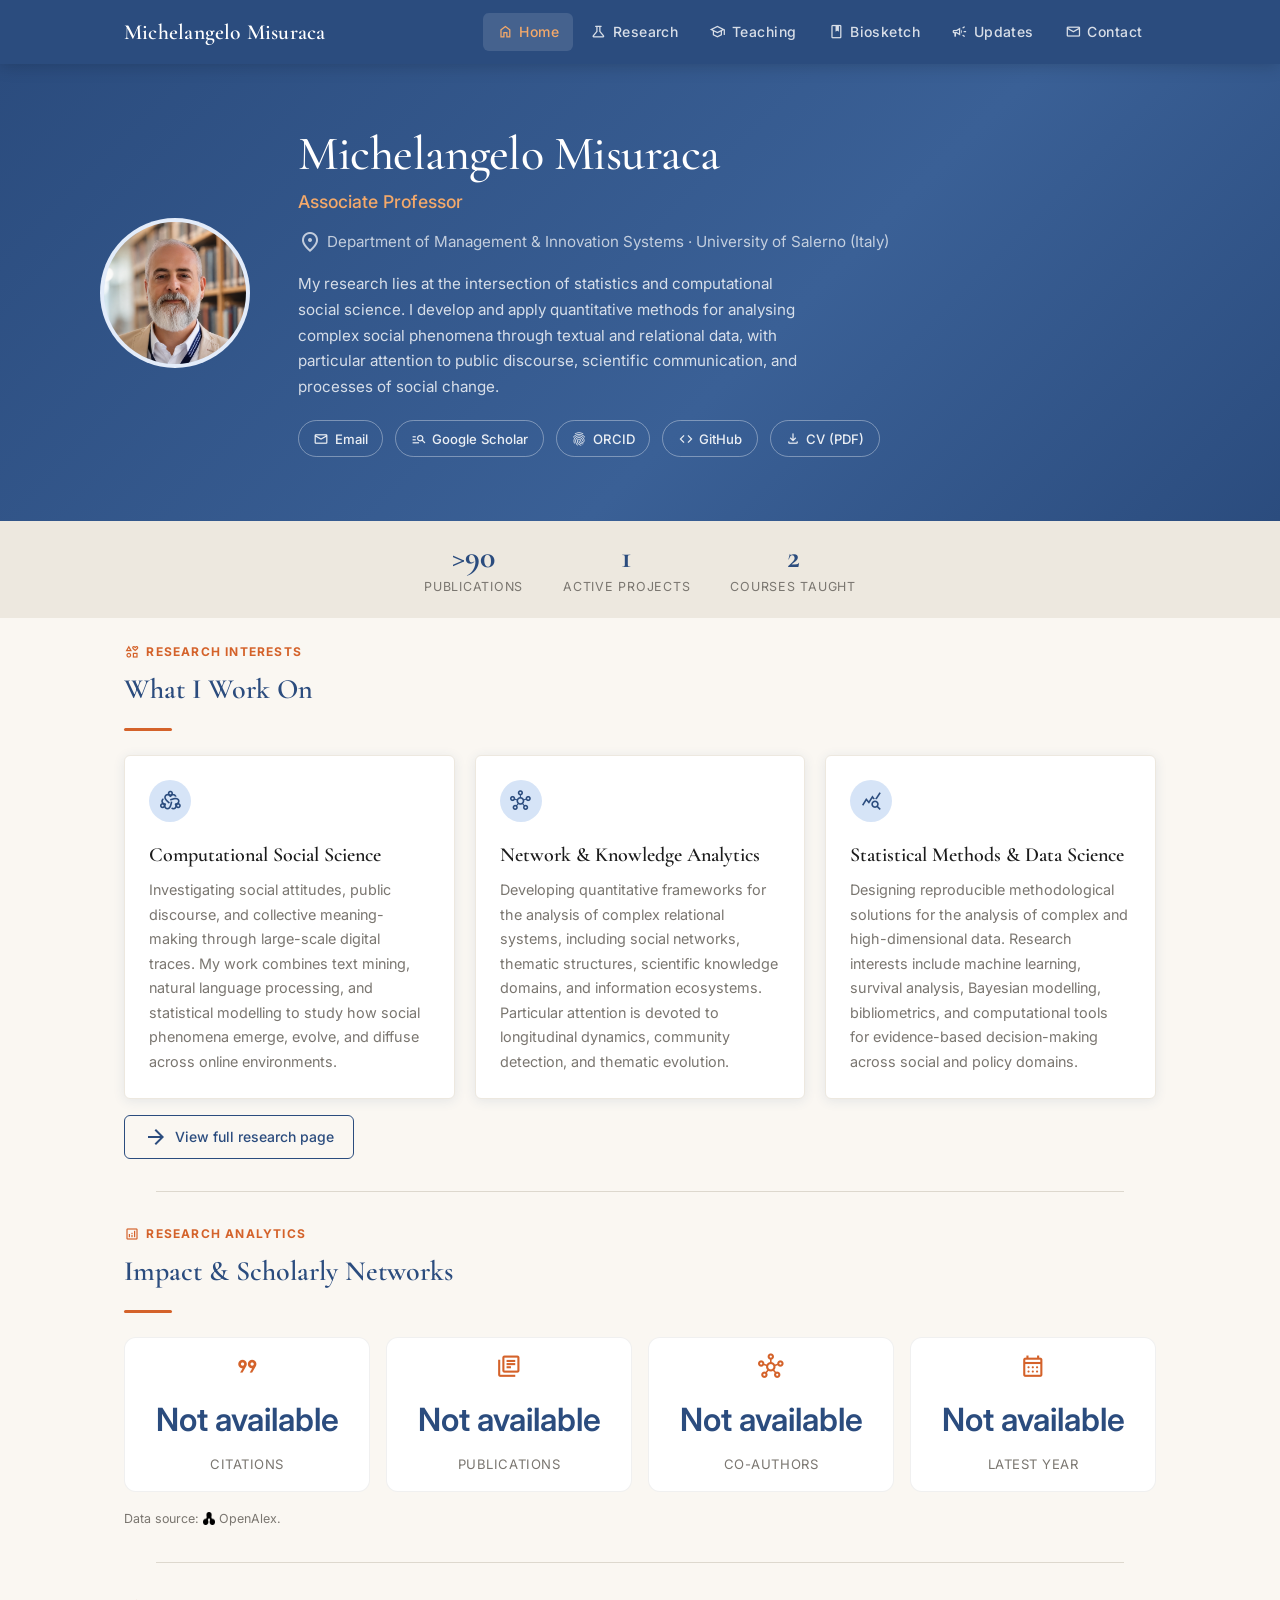
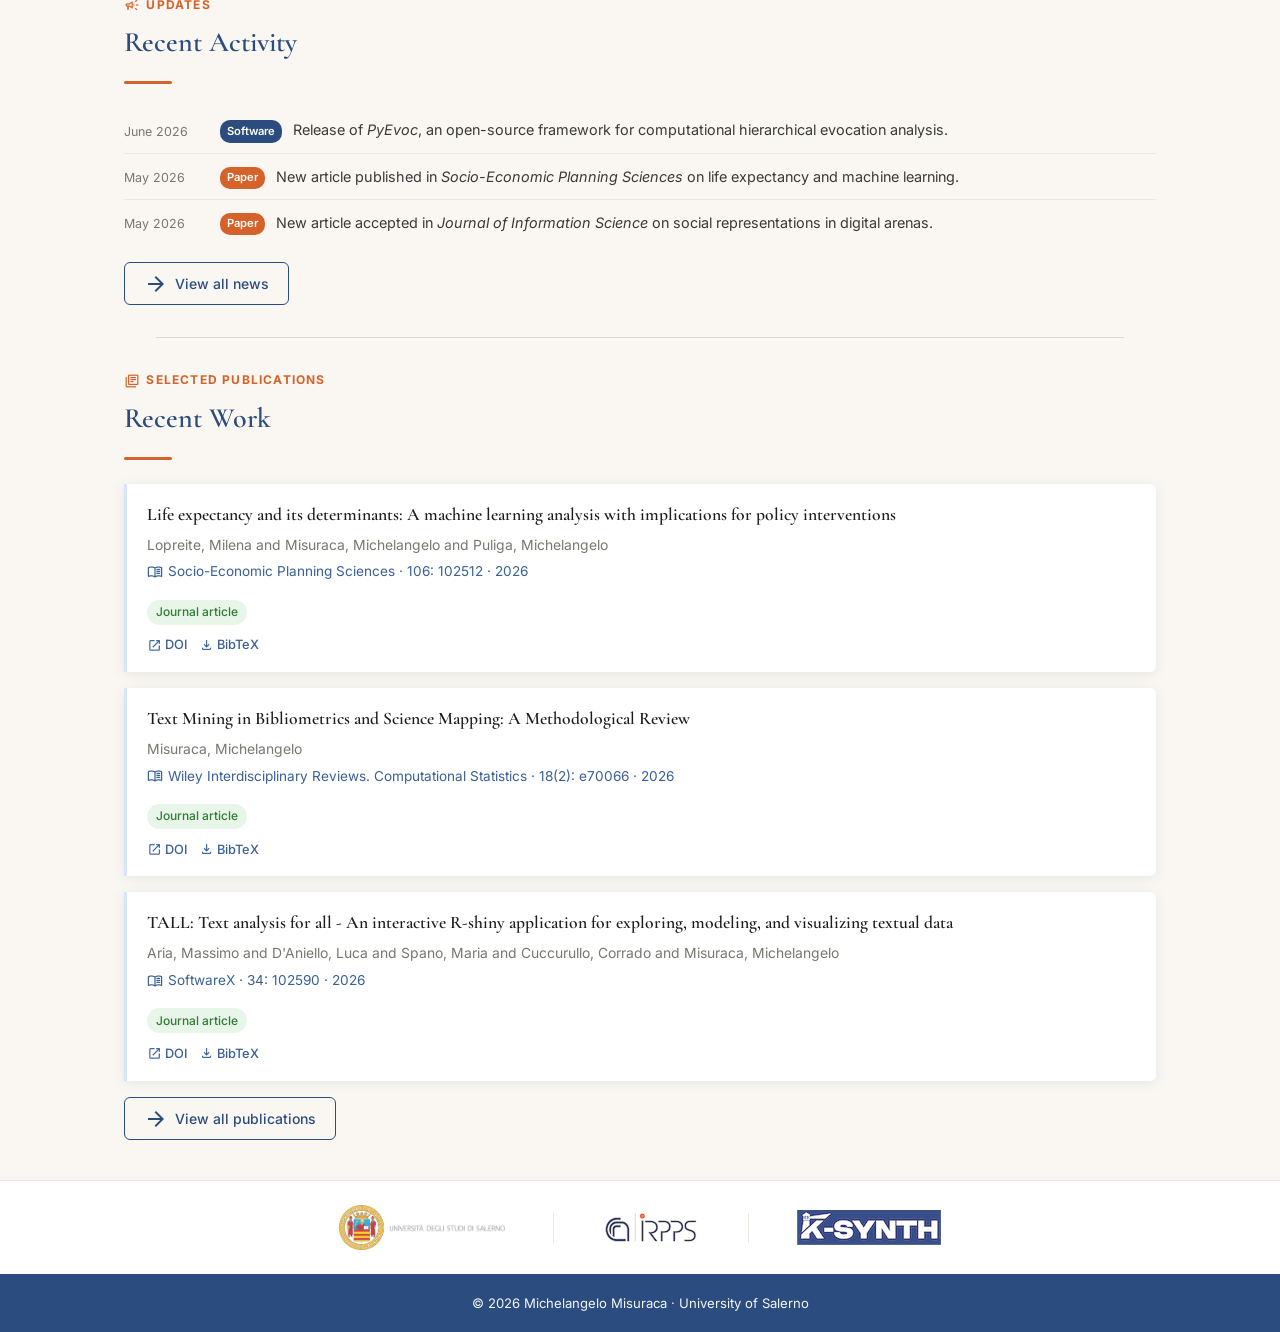
==== index.html @ 3fd5d1a3 "Update index.html" ====
<!DOCTYPE html>
<html lang="en">
<head>
  <meta charset="UTF-8">
  <meta name="viewport" content="width=device-width, initial-scale=1.0">
  <title>Michelangelo Misuraca | Home</title>
  <meta name="description" content="Personal website of Michelangelo Misuraca">

  <!-- Fonts -->
  <link rel="preconnect" href="https://fonts.googleapis.com">
  <link rel="preconnect" href="https://fonts.gstatic.com" crossorigin>
  <link href="https://fonts.googleapis.com/css2?family=Cormorant+Garamond:ital,wght@0,400;0,500;0,600;0,700;1,400;1,500&family=Inter:wght@400;500;600&display=swap" rel="stylesheet">
  <!-- Icons -->
  <link rel="stylesheet" href="https://fonts.googleapis.com/css2?family=Material+Symbols+Outlined:opsz,wght,FILL,GRAD@20..48,100..700,0..1,-50..200" />
  <link rel="stylesheet" href="css/style.css">
</head>
<body>

<!-- ── Navigation ─────────────────────────────── -->
<nav class="site-nav">
  <div class="nav-inner">
    <a class="nav-brand" href="index.html">Michelangelo Misuraca</a>
    <ul class="nav-links" id="nav-links">
      <li><a href="index.html"><span class="material-symbols-outlined">home</span>Home</a></li>
      <li><a href="pages/research.html"><span class="material-symbols-outlined">science</span>Research</a></li>
      <li><a href="pages/teaching.html"><span class="material-symbols-outlined">school</span>Teaching</a></li>
      <li><a href="pages/cv.html"><span class="material-symbols-outlined">book</span>Biosketch</a></li>
      <li><a href="pages/news.html"><span class="material-symbols-outlined">campaign</span>Updates</a></li>
      <li><a href="pages/contact.html"><span class="material-symbols-outlined">mail</span>Contact</a></li>
    </ul>
    <button class="hamburger" id="hamburger" aria-label="Toggle navigation" aria-expanded="false">
      <span></span><span></span><span></span>
    </button>
  </div>
</nav>

<!-- ── Profile Hero ───────────────────────────── -->
<header class="profile-hero">
  <div class="profile-inner">
    <div class="profile-avatar">
      <img src="assets/m_misuraca.png" alt="Profile photo">
      <!-- <span class="material-symbols-outlined">person</span> -->
    </div>
    <div class="profile-text">
      <h1>Michelangelo Misuraca</h1>
      <p class="role">Associate Professor</p>
      <p class="affiliation">
        <span class="material-symbols-outlined">location_on</span>
        Department of Management &amp; Innovation Systems &middot; University of Salerno (Italy)
      </p>
      <p class="bio">
        My research lies at the intersection of statistics and computational social science. I develop and apply quantitative methods for analysing complex social phenomena through textual and relational data, with particular attention to public discourse, scientific communication, and processes of social change.
      </p>
      <div class="social-links">
        <a class="social-link" href="mailto:mmisuraca[at]unisa[dot]it">
          <span class="material-symbols-outlined">mail</span>Email
        </a>
        <a class="social-link" href="https://scholar.google.com/citations?DS0YqZYAAAAJ&hl" target="_blank" rel="noopener">
          <span class="material-symbols-outlined">manage_search</span>Google Scholar
        </a>
        <a class="social-link" href="https://orcid.org/0000-0002-8794-966X" target="_blank" rel="noopener">
          <span class="material-symbols-outlined">fingerprint</span>ORCID
        </a>
        <a class="social-link" href="https://github.com/text-lab" target="_blank" rel="noopener">
          <span class="material-symbols-outlined">code</span>GitHub
        </a>
        <a class="social-link" href="assets/CV_JUN26_MM.pdf" target="_blank">
          <span class="material-symbols-outlined">download</span>CV (PDF)
        </a>
      </div>
    </div>
  </div>
</header>

<!-- ── Quick Stats ────────────────────────────── -->
<div class="stats-strip">
  <div class="stats-inner">
    <div class="stat"><div class="stat-num" id="stat-pub">&gt;90</div><div class="stat-label">Publications</div></div>
    <div class="stat"><div class="stat-num">1</div><div class="stat-label">Active Projects</div></div>
    <div class="stat"><div class="stat-num">2</div><div class="stat-label">Courses Taught</div></div>
<!--    <div class="stat"><div class="stat-num">-</div><div class="stat-label">PhD / MSc Students</div></div> -->
  </div>
</div>

<!-- ── Main Content ───────────────────────────── -->
<main>

  <!-- Research Interests -->
  <section>
    <p class="section-label"><span class="material-symbols-outlined">interests</span>Research Interests</p>
    <h2>What I Work On</h2>
    <div class="rule-orange"></div>
    <div class="card-grid">
      <div class="card">
       <div class="card-icon"><span class="material-symbols-outlined">diversity_2</span></div>
       <h3>Computational Social Science</h3>
       <p>Investigating social attitudes, public discourse, and collective meaning-making through large-scale digital traces. My work combines text mining, natural language processing, and statistical modelling to study how social phenomena emerge, evolve, and diffuse across online environments.</p>
      </div>
     <div class="card">
      <div class="card-icon"><span class="material-symbols-outlined">hub</span></div>
      <h3>Network &amp; Knowledge Analytics</h3>
      <p>Developing quantitative frameworks for the analysis of complex relational systems, including social networks, thematic structures, scientific knowledge domains, and information ecosystems. Particular attention is devoted to longitudinal dynamics, community detection, and thematic evolution.</p>
     </div>
     <div class="card">
      <div class="card-icon"><span class="material-symbols-outlined">query_stats</span></div>
      <h3>Statistical Methods &amp; Data Science</h3>
      <p>Designing reproducible methodological solutions for the analysis of complex and high-dimensional data. Research interests include machine learning, survival analysis, Bayesian modelling, bibliometrics, and computational tools for evidence-based decision-making across social and policy domains.</p>
    </div>
   </div>
    <p class="mt-2"><a href="pages/research.html" class="btn btn-outline"><span class="material-symbols-outlined">arrow_forward</span>View full research page</a></p>
  </section>

<hr class=rule>

<!-- Research Analytics -->
<section id="research-intelligence">
  <p class="section-label"><span class="material-symbols-outlined">analytics</span>Research Analytics</p>
  <h2>Impact &amp; Scholarly Networks</h2>
  <div class="rule-orange"></div>
  <div class="metrics-grid">
    <div class="metric-card">
      <span class="material-symbols-outlined">format_quote</span>
      <div class="metric-value" id="oa-citations">–</div>
      <div class="metric-label">Citations</div>
    </div>
    <div class="metric-card">
      <span class="material-symbols-outlined">library_books</span>
      <div class="metric-value" id="oa-works">–</div>
      <div class="metric-label">Publications</div>
    </div>
    <div class="metric-card">
      <span class="material-symbols-outlined">hub</span>
      <div class="metric-value" id="oa-coauthors">–</div>
      <div class="metric-label">Co-authors</div>
    </div>
    <div class="metric-card">
      <span class="material-symbols-outlined">calendar_month</span>
      <div class="metric-value" id="oa-latest-year">–</div>
      <div class="metric-label">Latest Year</div>
    </div>
  </div>
  <p class="mt-2 small-note">
    Data source: <img src="assets/tricon.png" class="custom-icon"> OpenAlex</a>.
  </p>
</section>

<hr class="rule">

  <!-- News & Updates -->
  <section>
    <p class="section-label"><span class="material-symbols-outlined">campaign</span>Updates</p>
    <h2>Recent Activity</h2>
    <div class="rule-orange"></div>
    <ul class="news-list" id="homepage-news"></ul>    
    <p class="mt-2"><a href="pages/news.html" class="btn btn-outline"><span class="material-symbols-outlined">arrow_forward</span>View all news</a></p>
  </section>

<hr class=rule>

  <!-- Selected Publications -->
  <section>
  <p class="section-label">
    <span class="material-symbols-outlined">library_books</span>Selected Publications
  </p>

  <h2>Recent Work</h2>
  <div class="rule-orange"></div>

  <ul class="pub-list" id="recent-pub-list">
    <li class="pub-item">
      <span class="pub-title">Loading recent publications…</span>
      <p class="pub-authors">Please wait while publications are loaded from BibTeX.</p>
      <p class="pub-venue">
        <span class="material-symbols-outlined">hourglass_empty</span>
        publications.bib
      </p>
    </li>
  </ul>

  <p class="mt-2"><a href="pages/research.html#publications" class="btn btn-outline"><span class="material-symbols-outlined">arrow_forward</span>View all publications</a></p>
  </section>

</main>

<!-- ── Footer ─────────────────────────────────── -->
<footer>
  <div class="footer-logos">
    <div class="footer-logos-inner">
      <!-- Replace each pill with an <img> tag once you have logo files.
           Filenames: assets/logo-university.png  assets/logo-department.png  assets/logo-lab.png -->
      <a class="footer-logo-item" href="https://www.unisa.it" target="_blank" rel="noopener">
        <img class="footer-logo-img-u" src="assets/unisa.png" alt="University Name">
      </a>
      <span class="footer-logo-divider" aria-hidden="true"></span>
      <a class="footer-logo-item" href="https://www.irpps.cnr.it" target="_blank" rel="noopener">
        <img class="footer-logo-img" src="assets/irpps.png" alt="Department of [Field]">
      </a>
      <span class="footer-logo-divider" aria-hidden="true"></span>
      <a class="footer-logo-item" href="https://www.bibliometrix.org" target="_blank" rel="noopener">
        <img class="footer-logo-img" src="assets/ksynth.png" alt="[Research Lab]">
      </a>
    </div>
  </div>
  <div class="site-footer">
    <p><a href="mailto:mmisuraca[at]unisa[dot]it">&copy; <span id="year"></span> Michelangelo Misuraca &middot; University of Salerno</a></p>
  </div>
</footer>

<script src="js/publications.bib.js"></script>
<script src="js/bibtex.js"></script>
<script src="js/news.js"></script>
<script>const container = document.getElementById("homepage-news");

const BADGE_COLORS = {
  Paper: "var(--orange)",
  Software: "var(--blue)",
  Project: "#2e7d32",
  Appointment: "#6d4c41",
  Award: "#9c6a00",
  Conference: "#6a4fb3",
  Teaching: "#00838f"
};

const featuredNews = NEWS_ITEMS
  .filter(item => item.featured)
  .sort((a, b) => new Date(b.sortDate) - new Date(a.sortDate));

const newsToShow = featuredNews.length > 0
  ? featuredNews.slice(0, 3)
  : [...NEWS_ITEMS]
      .sort((a, b) => new Date(b.sortDate) - new Date(a.sortDate))
      .slice(0, 3);

newsToShow.forEach(item => {

  const li = document.createElement("li");
  li.className = "news-item";

  const badgeColor = BADGE_COLORS[item.category] || "var(--orange)";

  li.innerHTML = `
    <span class="news-date">${item.date}</span>
    <span class="news-text">
      <span class="news-badge" style="background:${badgeColor}">
        ${item.category}
      </span>
      ${item.shortText}
    </span>
  `;

  container.appendChild(li);

});
</script>
<script src="js/main.js"></script>
<script src="js/openalex.js"></script>
<script>document.getElementById('year').textContent = new Date().getFullYear();</script>

</body>
</html>
---- css/style.css ----
/* ─────────────────────────────────────────────
   TOKENS
───────────────────────────────────────────── */
:root {
  --blue:        #2B4C7E;
  --blue-mid:    #3A6096;
  --blue-light:  #D6E4F7;
  --cream:       #FAF7F2;
  --cream-mid:   #EDE8DF;
  --orange:      #D4622A;
  --orange-soft: #F4A96A;
  --ink:         #1C1C1C;
  --charcoal:    #3A3A3A;
  --muted:       #7A7670;
  --rule:        #DDD8CE;

  --font-display: 'Cormorant Garamond', Georgia, serif;
  --font-body:    'Inter', system-ui, sans-serif;

  --radius:   6px;
  --shadow:   0 2px 12px rgba(43,76,126,.10);
  --nav-h:    64px;
  --max-w:    1080px;
  --trans:    .22s ease;
}

/* ─────────────────────────────────────────────
   RESET / BASE
───────────────────────────────────────────── */
*, *::before, *::after { box-sizing: border-box; margin: 0; padding: 0; }

html { font-size: 16px; scroll-behavior: smooth; }

body {
  font-family: var(--font-body);
  background: var(--cream);
  color: var(--ink);
  line-height: 1.7;
  -webkit-font-smoothing: antialiased;
}

a { color: var(--blue-mid); text-decoration: none; transition: color var(--trans); }
a:hover { color: var(--orange); }

img { max-width: 100%; display: block; }

/* ─────────────────────────────────────────────
   GLOBAL UTILITIES
───────────────────────────────────────────── */
.section-label {
  font-size: .75rem;
  font-weight: 700;
  letter-spacing: .1em;
  text-transform: uppercase;
  color: var(--orange);
  display: flex;
  align-items: center;
  gap: .4rem;
  margin-bottom: .25rem;
}
.section-label .material-symbols-outlined { font-size: 1rem; }

.btn {
  display: inline-flex;
  align-items: center;
  gap: .4rem;
  padding: .55rem 1.2rem;
  border-radius: var(--radius);
  font-family: var(--font-body);
  font-size: .875rem;
  font-weight: 500;
  cursor: pointer;
  transition: background var(--trans), color var(--trans), box-shadow var(--trans);
  border: none;
  text-decoration: none;
}
.btn-primary {
  background: var(--orange);
  color: #fff;
}
.btn-primary:hover { background: #bf5422; color: #fff; box-shadow: 0 3px 12px rgba(212,98,42,.35); }

.btn-outline {
  background: transparent;
  border: 1.5px solid var(--blue);
  color: var(--blue);
}
.btn-outline:hover { background: var(--blue); color: #fff; }

.text-muted { color: var(--muted); }
.mt-1 { margin-top: .5rem; }
.mt-2 { margin-top: 1rem; }
.mt-3 { margin-top: 1.5rem; }

hr.rule { border: none; border-top: 1px solid var(--rule); margin: 2rem 2rem; }

/* ─────────────────────────────────────────────
   NAV
───────────────────────────────────────────── */
.site-nav {
  position: sticky;
  top: 0;
  z-index: 100;
  height: var(--nav-h);
  background: var(--blue);
  display: flex;
  align-items: center;
  box-shadow: 0 2px 16px rgba(0,0,0,.18);
}

.nav-inner {
  width: 100%;
  max-width: var(--max-w);
  margin: 0 auto;
  padding: 0 1.5rem;
  display: flex;
  align-items: center;
  gap: 2rem;
}

.nav-brand {
  font-family: var(--font-display);
  font-size: 1.35rem;
  font-weight: 600;
  color: #fff;
  letter-spacing: .01em;
  flex-shrink: 0;
}
.nav-brand:hover { color: var(--orange-soft); }

.nav-links {
  display: flex;
  gap: .25rem;
  list-style: none;
  margin-left: auto;
}

.nav-links a {
  color: rgba(255,255,255,.82);
  font-size: .875rem;
  font-weight: 500;
  letter-spacing: .03em;
  padding: .45rem .85rem;
  border-radius: var(--radius);
  transition: background var(--trans), color var(--trans);
  display: flex;
  align-items: center;
  gap: .35rem;
}
.nav-links a .material-symbols-outlined { font-size: 1.05rem; }
.nav-links a:hover,
.nav-links a.active { background: rgba(255,255,255,.12); color: #fff; }
.nav-links a.active { color: var(--orange-soft); }

.hamburger { display: none; background: none; border: none; cursor: pointer; padding: .5rem; }
.hamburger span { display: block; width: 22px; height: 2px; background: #fff; margin: 4px 0; border-radius: 2px; transition: var(--trans); }

/* ─────────────────────────────────────────────
   HERO / PAGE HEADER
───────────────────────────────────────────── */
.page-hero {
  background: linear-gradient(135deg, var(--blue) 0%, var(--blue-mid) 100%);
  color: #fff;
  padding: 2.5rem 1.5rem;
}

.page-hero .inner {
  max-width: var(--max-w);
  margin: 0 auto;
}

.page-hero .inner .material-symbols-outlined {
  font-size: 2rem;
}

.page-hero h1 {
  font-family: var(--font-display);
  font-size: clamp(2rem, 5vw, 3.2rem);
  font-weight: 500;
  letter-spacing: -.01em;
  line-height: 1.15;
}

.page-hero .subtitle {
  color: rgba(255,255,255,.75);
  margin-top: .5rem;
  font-size: 1.05rem;
}

/* accent rule under headings */
.rule-orange {
  width: 48px;
  height: 3px;
  background: var(--orange);
  border-radius: 2px;
  margin: .9rem 0 1.5rem;
}

/* ─────────────────────────────────────────────
   MAIN LAYOUT
───────────────────────────────────────────── */
main {
  max-width: var(--max-w);
  margin: 0 auto;
  padding: 1.5rem 1.5rem 1.5rem;
}

section { margin-bottom: 1rem; }

h2 {
  font-family: var(--font-display);
  font-size: 1.75rem;
  font-weight: 600;
  color: var(--blue);
  margin-bottom: .2rem;
}

h3 {
  font-family: var(--font-display);
  font-size: 1.25rem;
  font-weight: 600;
  color: var(--ink);
}

p { color: var(--charcoal); margin-bottom: 1rem; }

/* ─────────────────────────────────────────────
   HOME PAGE / PROFILE
───────────────────────────────────────────── */
.profile-hero {
  background: linear-gradient(135deg, var(--blue) 0%, var(--blue-mid) 60%, var(--blue) 100%);
  padding: 4rem 1.5rem;
  color: #fff;
}

.profile-inner {
  max-width: var(--max-w);
  margin: 0 auto;
  display: flex;
  align-items: center;
  gap: 3rem;
  flex-wrap: wrap;
}

.profile-avatar {
  width: 150px;
  height: 150px;
  border-radius: 50%;
  border: 4px solid rgba(255,255,255,.3);
  background: var(--blue-light);
  display: flex;
  align-items: center;
  justify-content: center;
  overflow: hidden;
  flex-shrink: 0;
}
.profile-avatar img { width: 100%; height: 100%; object-fit: cover; }
.profile-avatar .material-symbols-outlined { font-size: 4rem; color: var(--blue-mid); }

.profile-avatar-mini {
  width: 50px;
  height: 50px;
  border-radius: 50%;
  border: 2px solid rgba(255,255,255,.3);
  background: var(--blue-light);
  display: flex;
  align-items: center;
  justify-content: center;
  overflow: hidden;
  flex-shrink: 0;
}
.profile-avatar-mini img { width: 100%; height: 100%; object-fit: cover; }
.profile-avatar-mini .material-symbols-outlined { font-size: 4rem; color: var(--blue-mid); }

.profile-text h1 {
  font-family: var(--font-display);
  font-size: clamp(2rem, 5vw, 3rem);
  font-weight: 500;
  letter-spacing: -.01em;
  line-height: 1.1;
}

.profile-text .role {
  color: var(--orange-soft);
  font-size: 1.1rem;
  margin: .4rem 0 .75rem;
  font-weight: 500;
}

.profile-text .affiliation {
  color: rgba(255,255,255,.7);
  font-size: .95rem;
  display: flex;
  align-items: center;
  gap: .3rem;
}

.profile-text .bio {
  color: rgba(255,255,255,.8);
  font-size: .95rem;
  margin-top: 1rem;
  max-width: 520px;
}

.social-links {
  display: flex;
  gap: .75rem;
  margin-top: 1.25rem;
  flex-wrap: wrap;
}
.social-link {
  display: flex;
  align-items: center;
  gap: .35rem;
  padding: .4rem .9rem;
  border-radius: 20px;
  border: 1.5px solid rgba(255,255,255,.35);
  color: rgba(255,255,255,.9);
  font-size: .82rem;
  font-weight: 500;
  transition: background var(--trans), border-color var(--trans);
}
.social-link:hover { background: rgba(255,255,255,.15); border-color: rgba(255,255,255,.7); color: #fff; }
.social-link .material-symbols-outlined { font-size: 1rem; }

/* quick stats strip */
.stats-strip {
  background: var(--cream-mid);
  padding: 1.25rem 1.5rem;
}
.stats-inner {
  max-width: var(--max-w);
  margin: 0 auto;
  display: flex;
  gap: 2.5rem;
  flex-wrap: wrap;
  justify-content: center;
}
.stat {
  text-align: center;
}
.stat-num {
  font-family: var(--font-display);
  font-size: 2rem;
  font-weight: 700;
  color: var(--blue);
  line-height: 1;
}
.stat-label {
  font-size: .78rem;
  color: var(--muted);
  text-transform: uppercase;
  letter-spacing: .06em;
  margin-top: .2rem;
}

/* ─────────────────────────────────────────────
   CARDS / DASHBOARDS / NOTES
───────────────────────────────────────────── */
.card-grid {
  display: grid;
  grid-template-columns: repeat(auto-fill, minmax(300px, 1fr));
  gap: 1.25rem;
  margin-top: 1.25rem;
}

.card {
  background: #fff;
  border: 1px solid var(--cream-mid);
  border-radius: var(--radius);
  padding: 1.5rem;
  box-shadow: var(--shadow);
  transition: box-shadow var(--trans), transform var(--trans);
}
.card:hover { box-shadow: 0 6px 24px rgba(43,76,126,.15); transform: translateY(-2px); }

.card-icon {
  width: 42px; height: 42px;
  border-radius: 50%;
  background: var(--blue-light);
  display: flex;
  align-items: center;
  justify-content: center;
  margin-bottom: 1rem;
}
.card-icon .material-symbols-outlined { color: var(--blue); font-size: 1.3rem; }

.card h3 { margin-bottom: .4rem; }
.card p { font-size: .9rem; color: var(--muted); margin: 0; }

.project-links {
  margin-top: .9rem;
  display: flex;
  gap: .75rem;
  flex-wrap: wrap;
}

.project-link {
  display: inline-flex;
  align-items: center;
  gap: .25rem;
  font-size: .85rem;
  font-weight: 500;
  color: var(--blue-mid);
  text-decoration: none;
}

.project-link:hover {
  color: var(--orange);
}

.project-link .material-symbols-outlined {
  font-size: 1rem;
}

.note-box {
  background: #fff8f0;
  border-left: 3px solid var(--orange);
  border-radius: 0 var(--radius) var(--radius) 0;
  padding: 1rem 1.25rem;
  margin: 1.5rem 0;
}
.note-box p { color: var(--charcoal); font-size: .9rem; margin: 0; }
.note-box strong { color: var(--orange); }

.metrics-grid{
  display:grid;
  grid-template-columns:repeat(auto-fit,minmax(170px,1fr));
  gap:1rem;
  margin-top:1rem;
}

.metric-card{
  background:#fff;
  border:1px solid rgba(0,0,0,.06);
  border-radius:12px;
  padding:1rem;
  text-align:center;
}

.metric-card .material-symbols-outlined{
  font-size:1.6rem;
  color:var(--orange);
}

.metric-value{
  font-size:2rem;
  font-weight:600;
  color:var(--blue);
  margin:.35rem 0;
}

.metric-label{
  font-size:.82rem;
  text-transform:uppercase;
  letter-spacing:.04em;
  color:var(--muted);
}

.small-note{
  font-size:.78rem;
  color:var(--muted);
}

.custom-icon {
  width: 1em;
  height: 1em;
  display: inline-block;
  vertical-align: -0.125em;
}

/* ─────────────────────────────────────────────
   SEARCH
───────────────────────────────────────────── */
.search-bar {
  display: flex;
  align-items: center;
  gap: .5rem;
  background: #fff;
  border: 1.5px solid var(--cream-mid);
  border-radius: var(--radius);
  padding: .45rem .85rem;
  max-width: 380px;
  margin-bottom: 1.25rem;
}
.search-bar .material-symbols-outlined { color: var(--muted); font-size: 1.1rem; }
.search-bar input {
  border: none;
  outline: none;
  font-family: var(--font-body);
  font-size: .9rem;
  color: var(--ink);
  background: transparent;
  width: 100%;
}

/* ─────────────────────────────────────────────
   PUBLICATION LIST
───────────────────────────────────────────── */
.pub-list { list-style: none; margin-top: 1rem; }
.pub-section-heading {
  list-style: none;
  margin: 1.35rem 0 .35rem;
  padding: 0;
}
.pub-section-heading h3 {
  font-family: var(--font-display);
  color: var(--blue);
  font-size: 1.35rem;
  margin: 0;
}

.pub-item {
  border-left: 3px solid var(--blue-light);
  padding: 1rem 1.25rem;
  margin-bottom: 1rem;
  background: #fff;
  border-radius: 0 var(--radius) var(--radius) 0;
  box-shadow: var(--shadow);
  transition: border-color var(--trans);
}
.pub-item:hover { border-left-color: var(--orange); }

.pub-title {
  font-family: var(--font-display);
  font-size: 1.1rem;
  font-weight: 600;
  color: var(--ink);
  display: block;
  margin-bottom: .25rem;
}

.pub-authors { color: var(--muted); font-size: .87rem; margin-bottom: .2rem; }
.pub-venue {
  font-size: .85rem;
  color: var(--blue-mid);
  display: flex;
  align-items: center;
  gap: .3rem;
  flex-wrap: wrap;
}
.pub-venue .material-symbols-outlined { font-size: 1rem; }

.pub-tags { margin-top: .5rem; display: flex; gap: .4rem; flex-wrap: wrap; }
.tag {
  display: inline-block;
  font-size: .75rem;
  padding: .15rem .55rem;
  border-radius: 20px;
  background: var(--blue-light);
  color: var(--blue);
  font-weight: 500;
}
.tag.journal  { background: #e8f5e9; color: #2e7d32; }
.tag.conf, .tag.conference { background: var(--blue-light); color: var(--blue); }
.tag.chapter  { background: #fff8e1; color: #8a5a00; }
.tag.book     { background: #fff3e0; color: #e65100; }
.tag.preprint { background: #f3e5f5; color: #7b1fa2; }

.pub-links { margin-top: .6rem; display: flex; gap: .75rem; }
.pub-link {
  font-size: .8rem;
  font-weight: 500;
  color: var(--blue-mid);
  display: flex;
  align-items: center;
  gap: .2rem;
}
.pub-link .material-symbols-outlined { font-size: .95rem; }
.pub-link:hover { color: var(--orange); }

/* Filter bar */
.filter-bar {
  display: flex;
  gap: .5rem;
  flex-wrap: wrap;
  margin-bottom: 1.25rem;
}
.filter-btn {
  font-family: var(--font-body);
  font-size: .82rem;
  font-weight: 500;
  padding: .35rem .9rem;
  border-radius: 20px;
  border: 1.5px solid var(--blue-light);
  background: #fff;
  color: var(--blue);
  cursor: pointer;
  transition: background var(--trans), color var(--trans), border-color var(--trans);
}
.filter-btn:hover, .filter-btn.active {
  background: var(--blue);
  color: #fff;
  border-color: var(--blue);
}

/* BibTeX upload area */
.bib-upload-zone {
  border: 2px dashed var(--cream-mid);
  border-radius: var(--radius);
  padding: 2rem;
  text-align: center;
  background: #fff;
  cursor: pointer;
  transition: border-color var(--trans), background var(--trans);
  margin-bottom: 1.5rem;
}
.bib-upload-zone:hover, .bib-upload-zone.drag-over {
  border-color: var(--orange);
  background: #fffaf7;
}
.bib-upload-zone .material-symbols-outlined { font-size: 2.5rem; color: var(--muted); margin-bottom: .5rem; }
.bib-upload-zone p { color: var(--muted); font-size: .9rem; margin: 0; }
.bib-upload-zone strong { color: var(--blue); }

/* ─────────────────────────────────────────────
   TEACHING / COURSES
───────────────────────────────────────────── */
.course-list { list-style: none; margin-top: 1rem; }

.course-item {
  background: #fff;
  border: 1px solid var(--cream-mid);
  border-radius: var(--radius);
  margin-bottom: 1rem;
  box-shadow: var(--shadow);
  overflow: hidden;
}

.course-header {
  display: flex;
  align-items: center;
  gap: 1rem;
  padding: 1.1rem 1.25rem;
  cursor: pointer;
  user-select: none;
  transition: background var(--trans);
}
.course-header:hover { background: var(--cream); }

.course-code {
  font-size: .8rem;
  font-weight: 700;
  letter-spacing: .06em;
  color: var(--orange);
  text-transform: uppercase;
  flex-shrink: 0;
}

.course-name { font-weight: 600; color: var(--ink); flex: 1; }

.course-meta {
  font-size: .82rem;
  color: var(--muted);
  display: flex;
  align-items: center;
  gap: .3rem;
}
.course-meta .material-symbols-outlined { font-size: 1rem; }

.chevron { color: var(--muted); transition: transform var(--trans); }
.chevron.open { transform: rotate(180deg); }

.course-body {
  display: none;
  padding: 1rem 1.25rem 1rem;
  border-top: 1px solid var(--cream-mid);
  font-size: .88rem;
}
.course-body h3 {
  font-family: var(--font-body);
  color: var(--orange);
  font-size: .88rem;
  font-weight: 700;
}
.course-body.open { display: block; }

.materials-list { list-style: none; margin-top: .45rem; }
.material-item {
  display: flex;
  align-items: center;
  gap: .5rem;
  padding: .4rem 0;
  font-size: .88rem;
  color: var(--charcoal);
  border-bottom: 1px solid var(--cream-mid);
}
.material-item:last-child { border-bottom: none; }
.material-item .material-symbols-outlined { font-size: 1.1rem; color: var(--blue-mid); }
.material-item a { color: var(--blue-mid); }
.material-item a:hover { color: var(--orange); }

/* ─────────────────────────────────────────────
   NEWS / UPDATES
───────────────────────────────────────────── */
/* news / updates: homepage compact list */
.news-list {
  list-style: none;
  margin-top: 1rem;
  padding: 0;
}

.news-item {
  display: flex;
  gap: 1rem;
  align-items: flex-start;
  padding: .65rem 0;
  border-bottom: 1px solid var(--cream-mid);
}

.news-item:last-child {
  border-bottom: none;
}

.news-date {
  font-size: .78rem;
  color: var(--muted);
  white-space: nowrap;
  padding-top: .15rem;
  min-width: 80px;
}

.news-text {
  font-size: .9rem;
  color: var(--charcoal);
}

.news-badge {
  display: inline-block;
  font-size: .7rem;
  padding: .1rem .45rem;
  border-radius: 10px;
  background: var(--orange);
  color: #fff;
  font-weight: 600;
  margin-right: .4rem;
  vertical-align: middle;
}


/* news page: full archive */
.news-page-list {
  list-style: none;
  padding: 0;
  margin: 0;
}

.news-page-item {
  display: grid;
  grid-template-columns: 8.5rem 1fr;
  gap: 1.35rem;
  padding: 1.25rem 0;
  border-bottom: 1px solid rgba(0, 0, 0, 0.10);
}

.news-page-item:first-child {
  border-top: 1px solid rgba(0, 0, 0, 0.10);
}

.news-page-meta {
  display: flex;
  flex-direction: column;
  align-items: flex-start;
  gap: .45rem;
  min-width: 8.5rem;
}

.news-page-date {
  font-family: Inter, sans-serif;
  font-size: .88rem;
  font-weight: 600;
  letter-spacing: .01em;
  color: var(--muted, #6b6b6b);
  line-height: 1.4;
}

.news-page-content {
  min-width: 0;
}

.news-page-title {
  display: block;
  font-family: "Cormorant Garamond", serif;
  font-size: 1.45rem;
  font-weight: 600;
  line-height: 1.15;
  margin: 0 0 .35rem 0;
  color: var(--text, #1f1f1f);
}

.news-page-text {
  margin: .25rem 0 0 0;
  line-height: 1.65;
  color: var(--charcoal);
}

.news-tag {
  display: inline-flex;
  align-items: center;
  gap: .25rem;
  padding: .18rem .55rem;
  border-radius: 999px;
  background: var(--orange, #c96f2d);
  color: #fff;
  font-family: Inter, sans-serif;
  font-size: .72rem;
  font-weight: 600;
  letter-spacing: .03em;
  text-transform: uppercase;
  line-height: 1.2;
}

.news-tag.software {
  background: var(--blue, #2f5f8f);
}

.news-tag.project {
  background: #2e7d32;
}

.news-tag.service {
  background: #6d4c41;
}

.news-tag.event {
  background: #6a4fb3;
}

.news-page-actions {
  display: flex;
  flex-wrap: wrap;
  gap: .65rem;
  margin-top: .9rem;
}

.news-page-actions a {
  display: inline-flex;
  align-items: center;
  gap: .25rem;
  text-decoration: none;
  font-size: .9rem;
  font-weight: 500;
}

.news-page-actions .material-symbols-outlined {
  font-size: 1.05rem;
}

@media (max-width: 700px) {
  .news-page-item {
    grid-template-columns: 1fr;
    gap: .55rem;
  }

  .news-page-meta {
    min-width: 0;
  }

  .news-page-date {
    font-size: .82rem;
  }

  .news-page-title {
    font-size: 1.3rem;
  }
}

/* ─────────────────────────────────────────────
   BIOSKETCH / TIMELINE
───────────────────────────────────────────── */
.timeline { list-style: none; margin-top: 1rem; }
.timeline-item {
  display: grid;
  grid-template-columns: 100px 1fr;
  gap: 1rem;
  padding: .45rem 0;
  border-bottom: 1px solid var(--cream-mid);
}
.timeline-item:last-child { border-bottom: none; }
.timeline-year {
  font-size: .85rem;
  color: var(--orange);
  font-weight: 600;
  padding-top: .2rem;
}
.timeline-title { font-weight: 600; color: var(--ink); font-size: .95rem; }
.timeline-sub { font-size: .85rem; color: var(--muted); margin-top: .1rem; }

/* ─────────────────────────────────────────────
   CONTACT PAGE
───────────────────────────────────────────── */
.contact-grid {
  display: grid;
  grid-template-columns: 1fr 1fr;
  gap: 1.5rem;
  margin-top: 1.25rem;
}
.contact-card {
  background: #fff;
  border: 1px solid var(--cream-mid);
  border-radius: var(--radius);
  padding: 1.5rem;
  box-shadow: var(--shadow);
  display: flex;
  gap: 1rem;
  align-items: flex-start;
}
.contact-card .material-symbols-outlined {
  font-size: 1.5rem;
  color: var(--blue-mid);
  flex-shrink: 0;
}
.contact-card h3 { font-size: 1rem; margin-bottom: .2rem; }
.contact-card p { font-size: .88rem; color: var(--muted); margin: 0; }

/* ─────────────────────────────────────────────
   FOOTER
───────────────────────────────────────────── */

/* Logo strip — white bg so logos render true colour */
.footer-logos {
  background: #fff;
  border-top: 1px solid var(--cream-mid);
  padding: 1.5rem 1.5rem;
}
.footer-logos-inner {
  max-width: var(--max-w);
  margin: 0 auto;
  display: flex;
  align-items: center;
  justify-content: center;
  gap: 3rem;
  flex-wrap: wrap;
}
.footer-logo-item {
  display: flex;
  align-items: center;
  gap: .7rem;
  text-decoration: none;
  opacity: .82;
  transition: opacity var(--trans);
}
.footer-logo-item:hover { opacity: 1; }

.footer-logo-img-u {
  height: 45px;
  width: auto;
  display: block;
  object-fit: contain;
}
.footer-logo-img {
  height: 35px;
  width: auto;
  display: block;
  object-fit: contain;
}
/* Fallback pill when no image is provided */
.footer-logo-pill {
  height: 45px;
  padding: 0 1.1rem;
  border: 1.5px solid var(--cream-mid);
  border-radius: var(--radius);
  display: flex;
  align-items: center;
  gap: .5rem;
  font-family: var(--font-body);
  font-size: .8rem;
  font-weight: 600;
  color: var(--blue);
  letter-spacing: .02em;
  white-space: nowrap;
}
.footer-logo-pill .material-symbols-outlined { font-size: 1.1rem; color: var(--blue-mid); }

.footer-logo-divider {
  width: 1px;
  height: 30px;
  background: var(--cream-mid);
  flex-shrink: 0;
}

/* Credit bar */
.site-footer {
  background: var(--blue);
  color: rgba(255,255,255,.88);
  font-size: .82rem;
  padding: 1.1rem 1.5rem;
  text-align: center;
}

.site-footer p {
  margin: 0;
}

.site-footer a {
  color: rgba(255,255,255,.95);
  text-decoration: none;
}

.site-footer a:hover {
  color: var(--orange-soft);
  text-decoration: underline;
}

@media (max-width: 600px) {
  .footer-logos-inner { gap: 1.5rem; }
  .footer-logo-divider { display: none; }
}

/* ─────────────────────────────────────────────
   RESPONSIVE
───────────────────────────────────────────── */
@media (max-width: 720px) {
  .nav-links { display: none; flex-direction: column; position: absolute; top: var(--nav-h); left: 0; right: 0; background: var(--blue); padding: 1rem; gap: .25rem; }
  .nav-links.open { display: flex; }
  .hamburger { display: block; margin-left: auto; }
  .profile-inner { flex-direction: column; text-align: center; }
  .social-links { justify-content: center; }
  .contact-grid { grid-template-columns: 1fr; }
  .timeline-item { grid-template-columns: 80px 1fr; }
  .card-grid { grid-template-columns: 1fr; }
}

/* ─────────────────────────────────────────────
   ANIMATIONS
───────────────────────────────────────────── */
@keyframes fadeUp {
  from { opacity: 0; transform: translateY(14px); }
  to   { opacity: 1; transform: translateY(0); }
}
.fade-up { animation: fadeUp .45s ease forwards; }

@media (prefers-reduced-motion: reduce) {
  .fade-up { animation: none; }
}
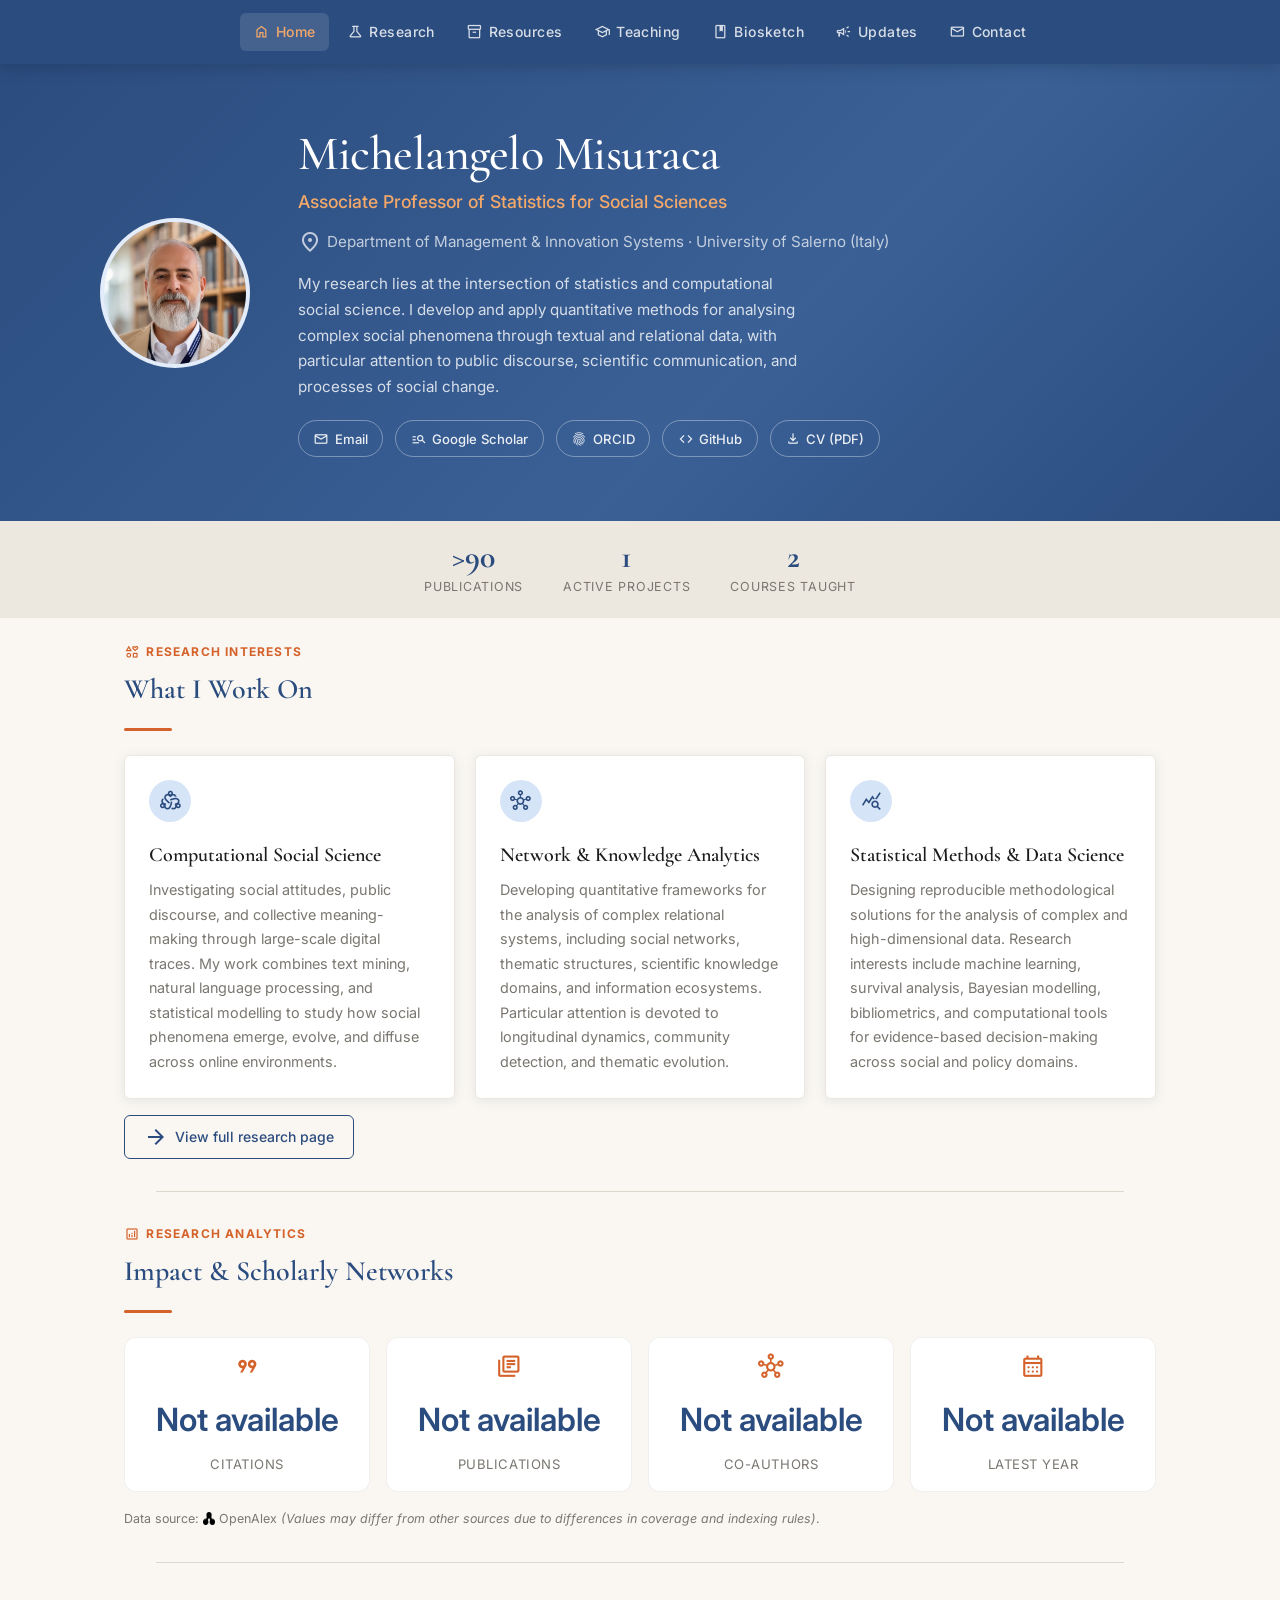
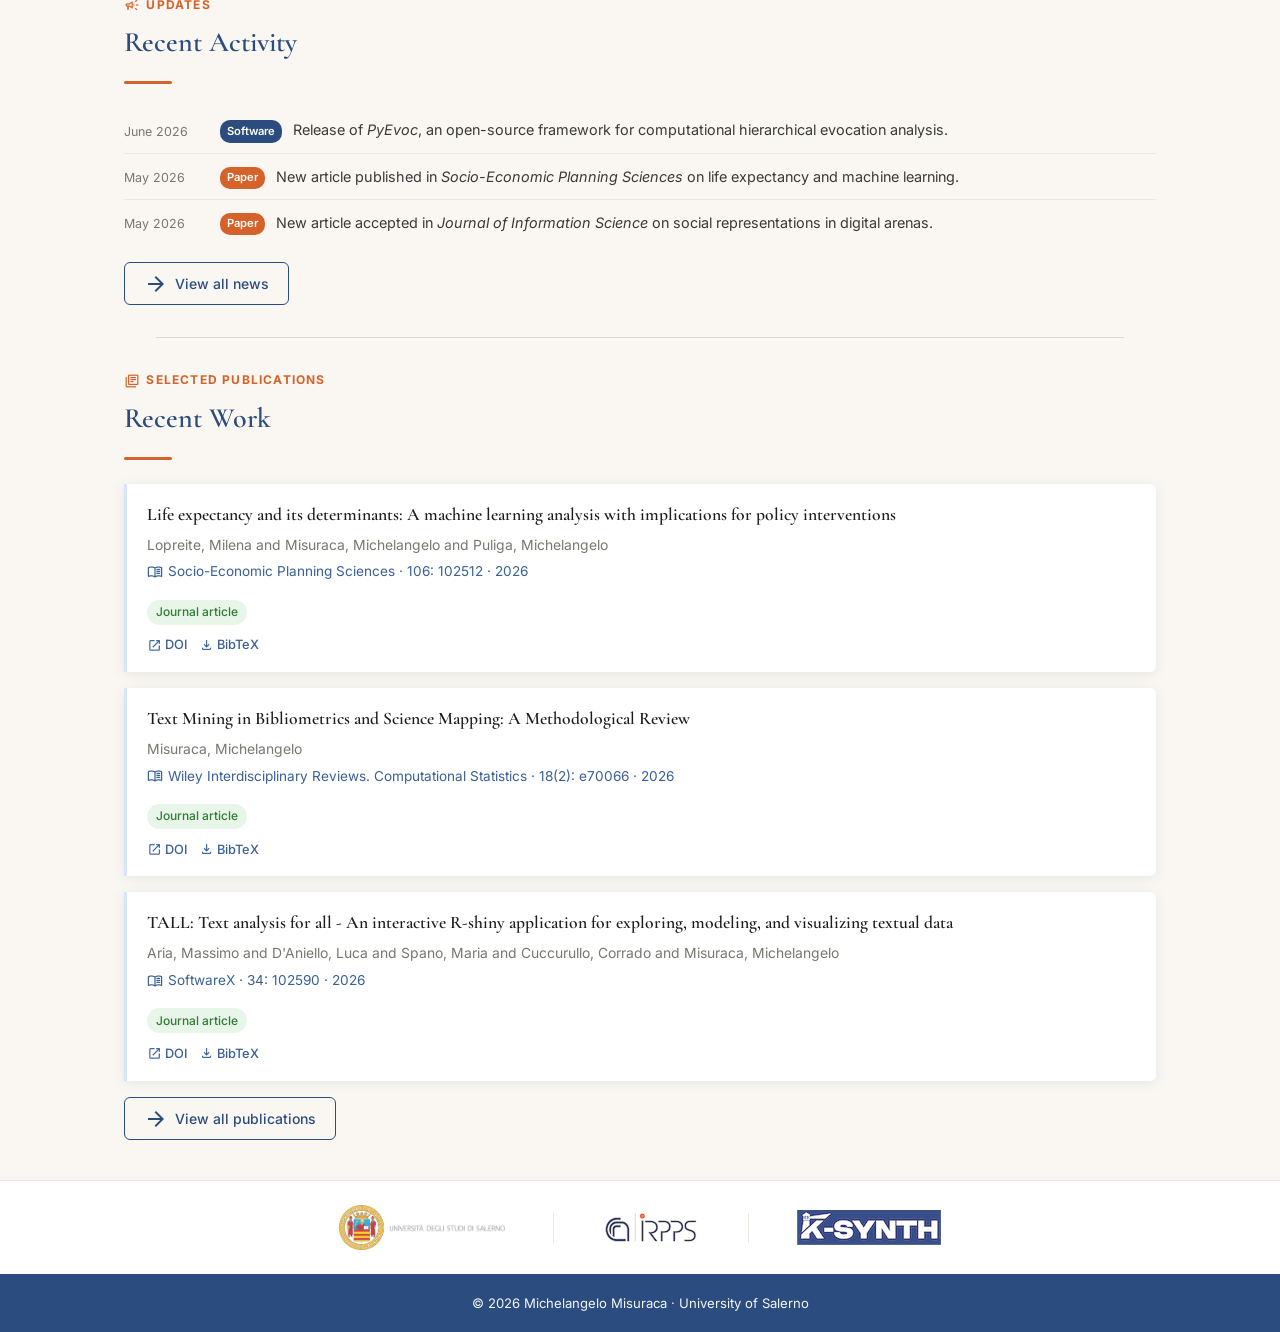
==== commit 2f274aaf: "Add files via upload" ====
--- a/index.html
+++ b/index.html
@@ -14,18 +14,18 @@
   <link rel="stylesheet" href="https://fonts.googleapis.com/css2?family=Material+Symbols+Outlined:opsz,wght,FILL,GRAD@20..48,100..700,0..1,-50..200" />
   <link rel="stylesheet" href="css/style.css">
 </head>
-<body>
+<body class="home-page">
 
 <!-- ── Navigation ─────────────────────────────── -->
 <nav class="site-nav">
   <div class="nav-inner">
-    <a class="nav-brand" href="index.html">Michelangelo Misuraca</a>
     <ul class="nav-links" id="nav-links">
       <li><a href="index.html"><span class="material-symbols-outlined">home</span>Home</a></li>
       <li><a href="pages/research.html"><span class="material-symbols-outlined">science</span>Research</a></li>
+      <li><a href="pages/resources.html"><span class="material-symbols-outlined">inventory_2</span>Resources</a></li> 
       <li><a href="pages/teaching.html"><span class="material-symbols-outlined">school</span>Teaching</a></li>
       <li><a href="pages/cv.html"><span class="material-symbols-outlined">book</span>Biosketch</a></li>
-      <li><a href="pages/news.html"><span class="material-symbols-outlined">campaign</span>Updates</a></li>
+      <li><a href="pages/news.html"><span class="material-symbols-outlined">campaign</span>Updates</a></li>     
       <li><a href="pages/contact.html"><span class="material-symbols-outlined">mail</span>Contact</a></li>
     </ul>
     <button class="hamburger" id="hamburger" aria-label="Toggle navigation" aria-expanded="false">
@@ -43,7 +43,7 @@
     </div>
     <div class="profile-text">
       <h1>Michelangelo Misuraca</h1>
-      <p class="role">Associate Professor</p>
+      <p class="role">Associate Professor of Statistics for Social Sciences</p>
       <p class="affiliation">
         <span class="material-symbols-outlined">location_on</span>
         Department of Management &amp; Innovation Systems &middot; University of Salerno (Italy)
@@ -140,7 +140,7 @@
     </div>
   </div>
   <p class="mt-2 small-note">
-    Data source: <img src="assets/tricon.png" class="custom-icon"> OpenAlex</a>.
+    Data source: <img src="assets/tricon.png" class="custom-icon"> OpenAlex</a> <em>(Values may differ from other sources due to differences in coverage and indexing rules)</em>.
   </p>
 </section>
 
--- a/css/style.css
+++ b/css/style.css
@@ -155,6 +155,18 @@
 .hamburger { display: none; background: none; border: none; cursor: pointer; padding: .5rem; }
 .hamburger span { display: block; width: 22px; height: 2px; background: #fff; margin: 4px 0; border-radius: 2px; transition: var(--trans); }
 
+.home-page .nav-inner {
+  justify-content: center;
+}
+
+.home-page .nav-brand {
+  margin-right: 2rem;
+}
+
+.home-page .nav-links {
+  margin-left: 0;
+}
+
 /* ─────────────────────────────────────────────
    HERO / PAGE HEADER
 ───────────────────────────────────────────── */
@@ -467,6 +479,32 @@
   height: 1em;
   display: inline-block;
   vertical-align: -0.125em;
+}
+
+.software-header {
+  display: flex;
+  align-items: center;
+  gap: .75rem;
+  margin-bottom: .6rem;
+}
+
+.software-logo {
+  width: 42px;
+  height: 42px;
+  object-fit: contain;
+  flex-shrink: 0;
+}
+
+.software-header h3 {
+  margin: 0;
+}
+
+.software-meta {
+  font-size: .78rem;
+  color: var(--muted);
+  text-transform: uppercase;
+  letter-spacing: .05em;
+  margin-top: .05rem;
 }
 
 /* ─────────────────────────────────────────────
@@ -690,6 +728,63 @@
 .material-item a { color: var(--blue-mid); }
 .material-item a:hover { color: var(--orange); }
 
+/* =====================================================
+   RESOURCES PAGE
+   ===================================================== */
+
+.course-type-icon{
+  font-size:1.15rem;
+  vertical-align:-4px;
+  margin-right:.15rem;
+}
+
+.materials-list{
+  list-style:none;
+  padding:0;
+  margin:1rem 0 0;
+}
+
+.material-item{
+  display:flex;
+  align-items:flex-start;
+  gap:.75rem;
+  padding:.7rem 0;
+  border-top:1px solid rgba(0,0,0,.06);
+}
+
+.material-item:first-child{
+  border-top:none;
+}
+
+.material-icon{
+  font-size:1.1rem;
+  color:var(--orange);
+  margin-top:.1rem;
+  flex-shrink:0;
+}
+
+.material-content{
+  display:flex;
+  flex-direction:column;
+  min-width:0;
+}
+
+.material-content a{
+  font-weight:500;
+  text-decoration:none;
+}
+
+.material-content a:hover{
+  text-decoration:underline;
+}
+
+.material-meta{
+  font-size:.82rem;
+  color:var(--muted);
+  margin-top:.15rem;
+  line-height:1.4;
+}
+
 /* ─────────────────────────────────────────────
    NEWS / UPDATES
 ───────────────────────────────────────────── */
@@ -1010,7 +1105,7 @@
 /* ─────────────────────────────────────────────
    RESPONSIVE
 ───────────────────────────────────────────── */
-@media (max-width: 720px) {
+@media (max-width: 820px) {
   .nav-links { display: none; flex-direction: column; position: absolute; top: var(--nav-h); left: 0; right: 0; background: var(--blue); padding: 1rem; gap: .25rem; }
   .nav-links.open { display: flex; }
   .hamburger { display: block; margin-left: auto; }
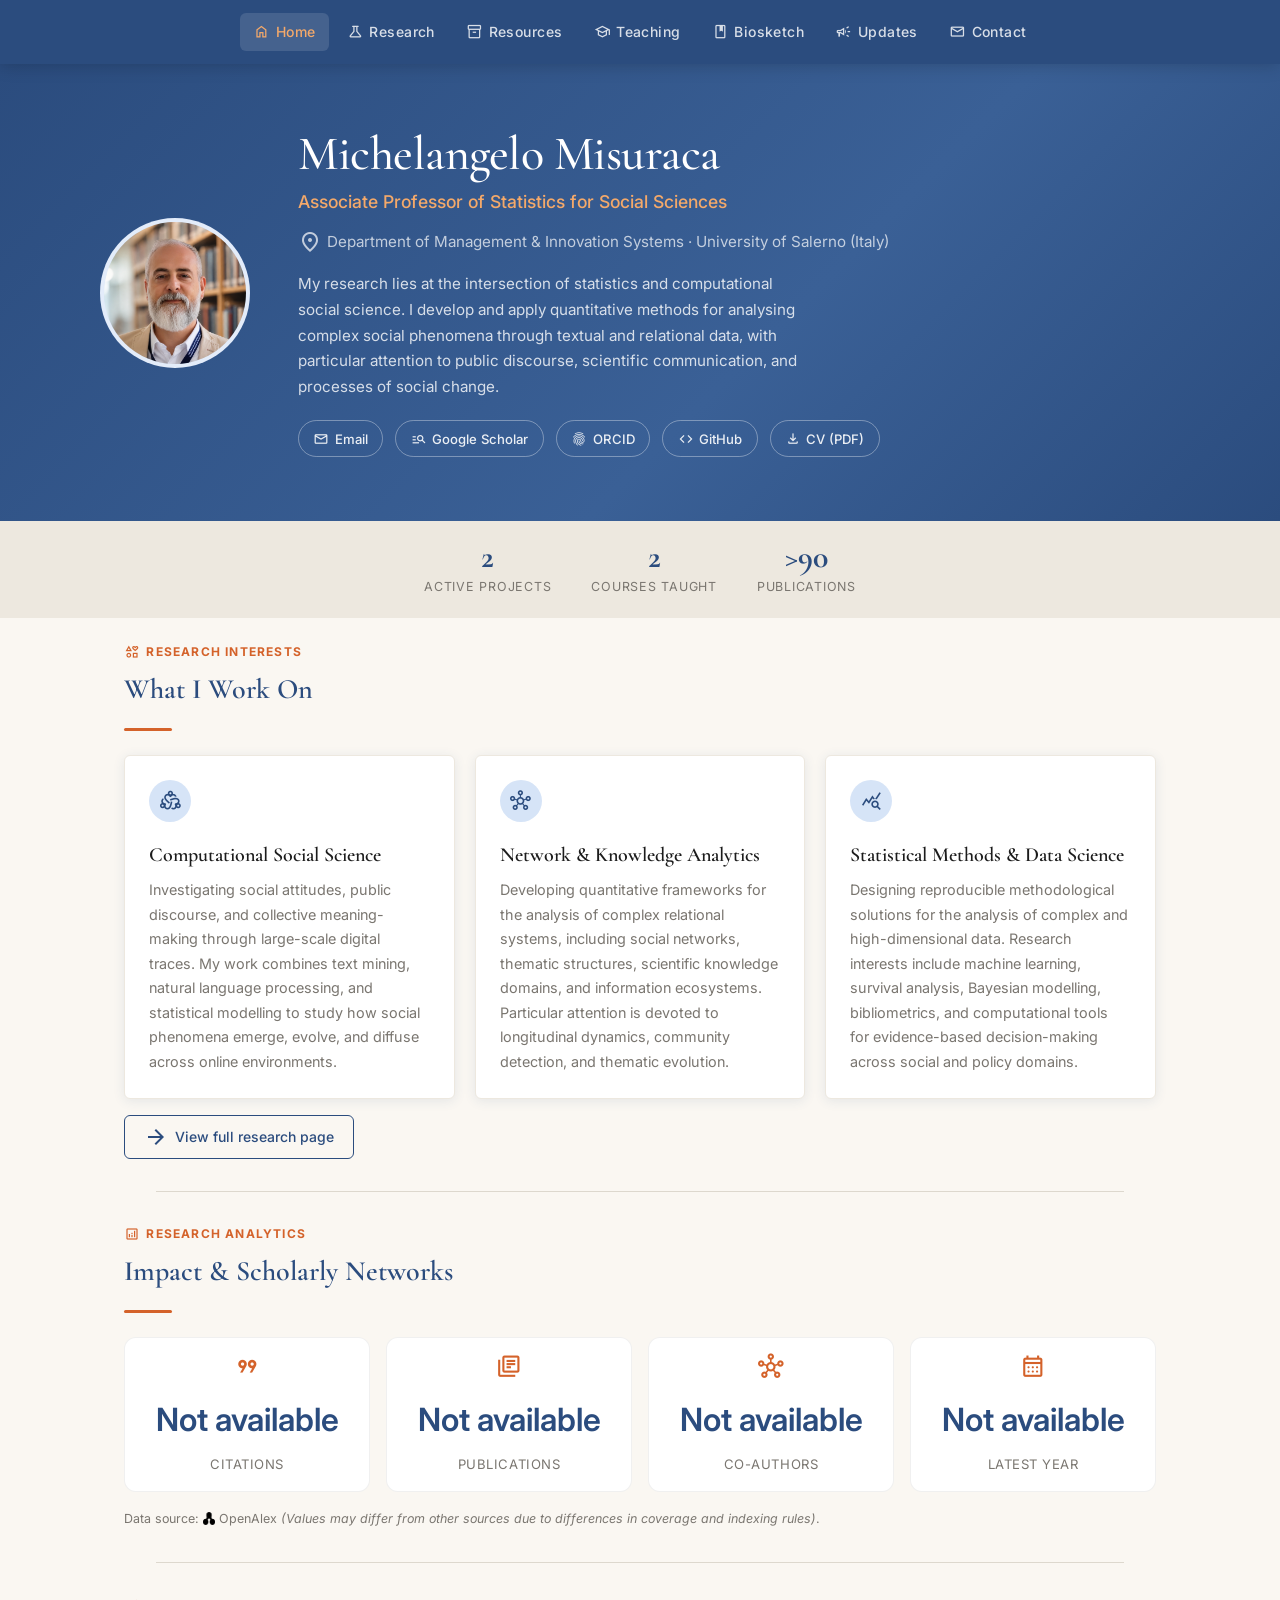
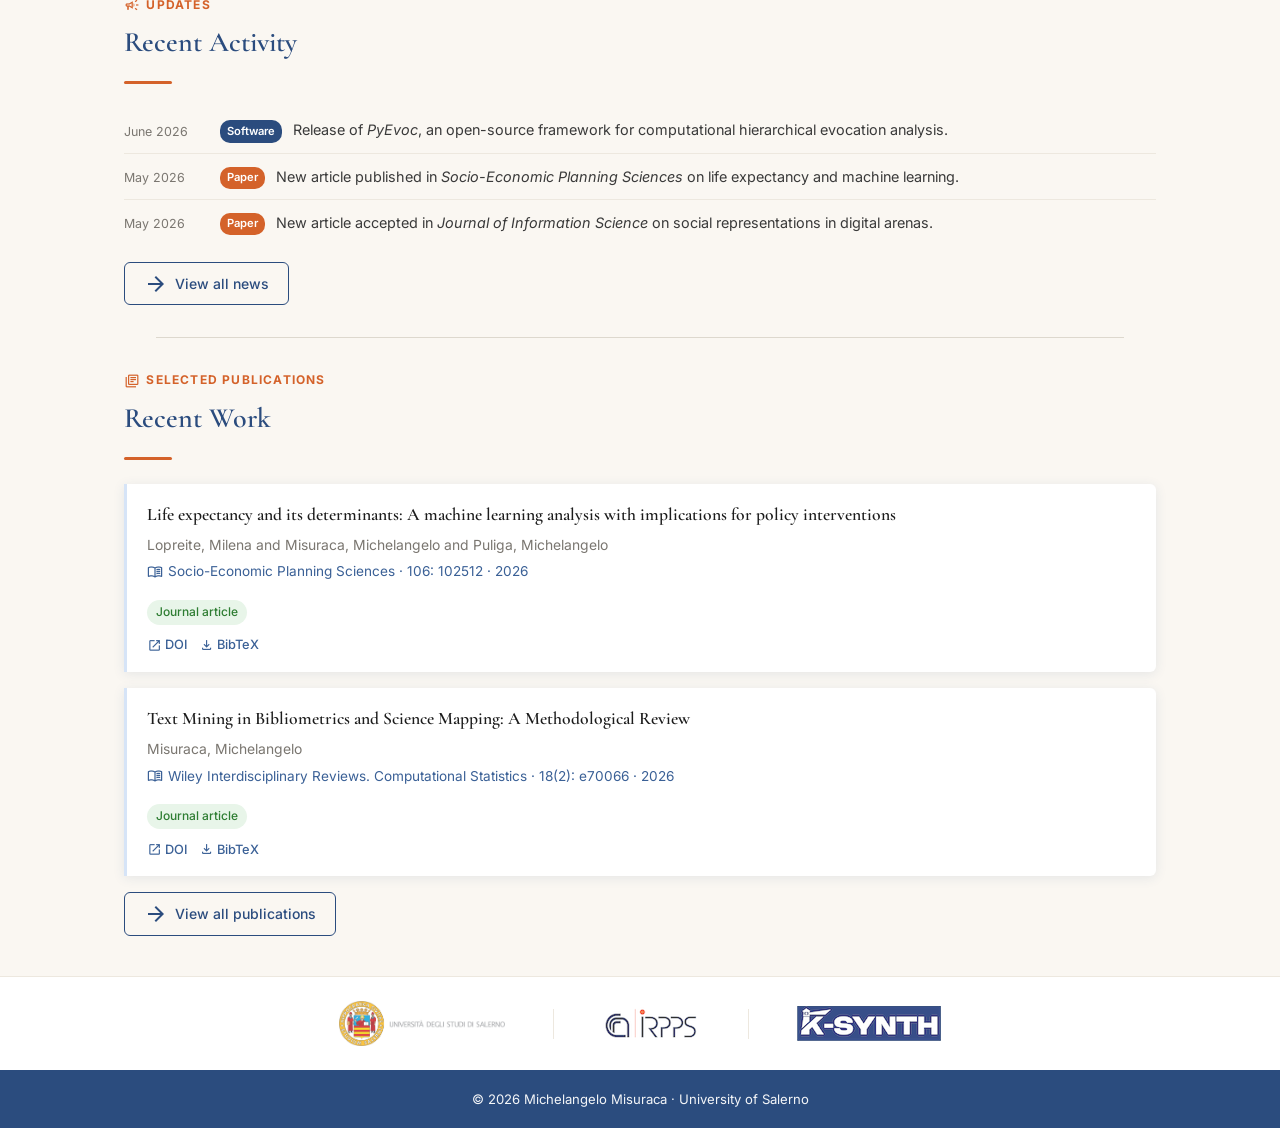
==== commit d02c0765: "Add files via upload" ====
--- a/index.html
+++ b/index.html
@@ -75,9 +75,9 @@
 <!-- ── Quick Stats ────────────────────────────── -->
 <div class="stats-strip">
   <div class="stats-inner">
-    <div class="stat"><div class="stat-num" id="stat-pub">&gt;90</div><div class="stat-label">Publications</div></div>
-    <div class="stat"><div class="stat-num">1</div><div class="stat-label">Active Projects</div></div>
+    <div class="stat"><div class="stat-num">2</div><div class="stat-label">Active Projects</div></div>
     <div class="stat"><div class="stat-num">2</div><div class="stat-label">Courses Taught</div></div>
+    <div class="stat"><div class="stat-num" id="stat-work">&gt;90</div><div class="stat-label">Publications</div></div>
 <!--    <div class="stat"><div class="stat-num">-</div><div class="stat-label">PhD / MSc Students</div></div> -->
   </div>
 </div>
--- a/css/style.css
+++ b/css/style.css
@@ -1105,7 +1105,7 @@
 /* ─────────────────────────────────────────────
    RESPONSIVE
 ───────────────────────────────────────────── */
-@media (max-width: 820px) {
+@media (max-width: 1200px) {
   .nav-links { display: none; flex-direction: column; position: absolute; top: var(--nav-h); left: 0; right: 0; background: var(--blue); padding: 1rem; gap: .25rem; }
   .nav-links.open { display: flex; }
   .hamburger { display: block; margin-left: auto; }
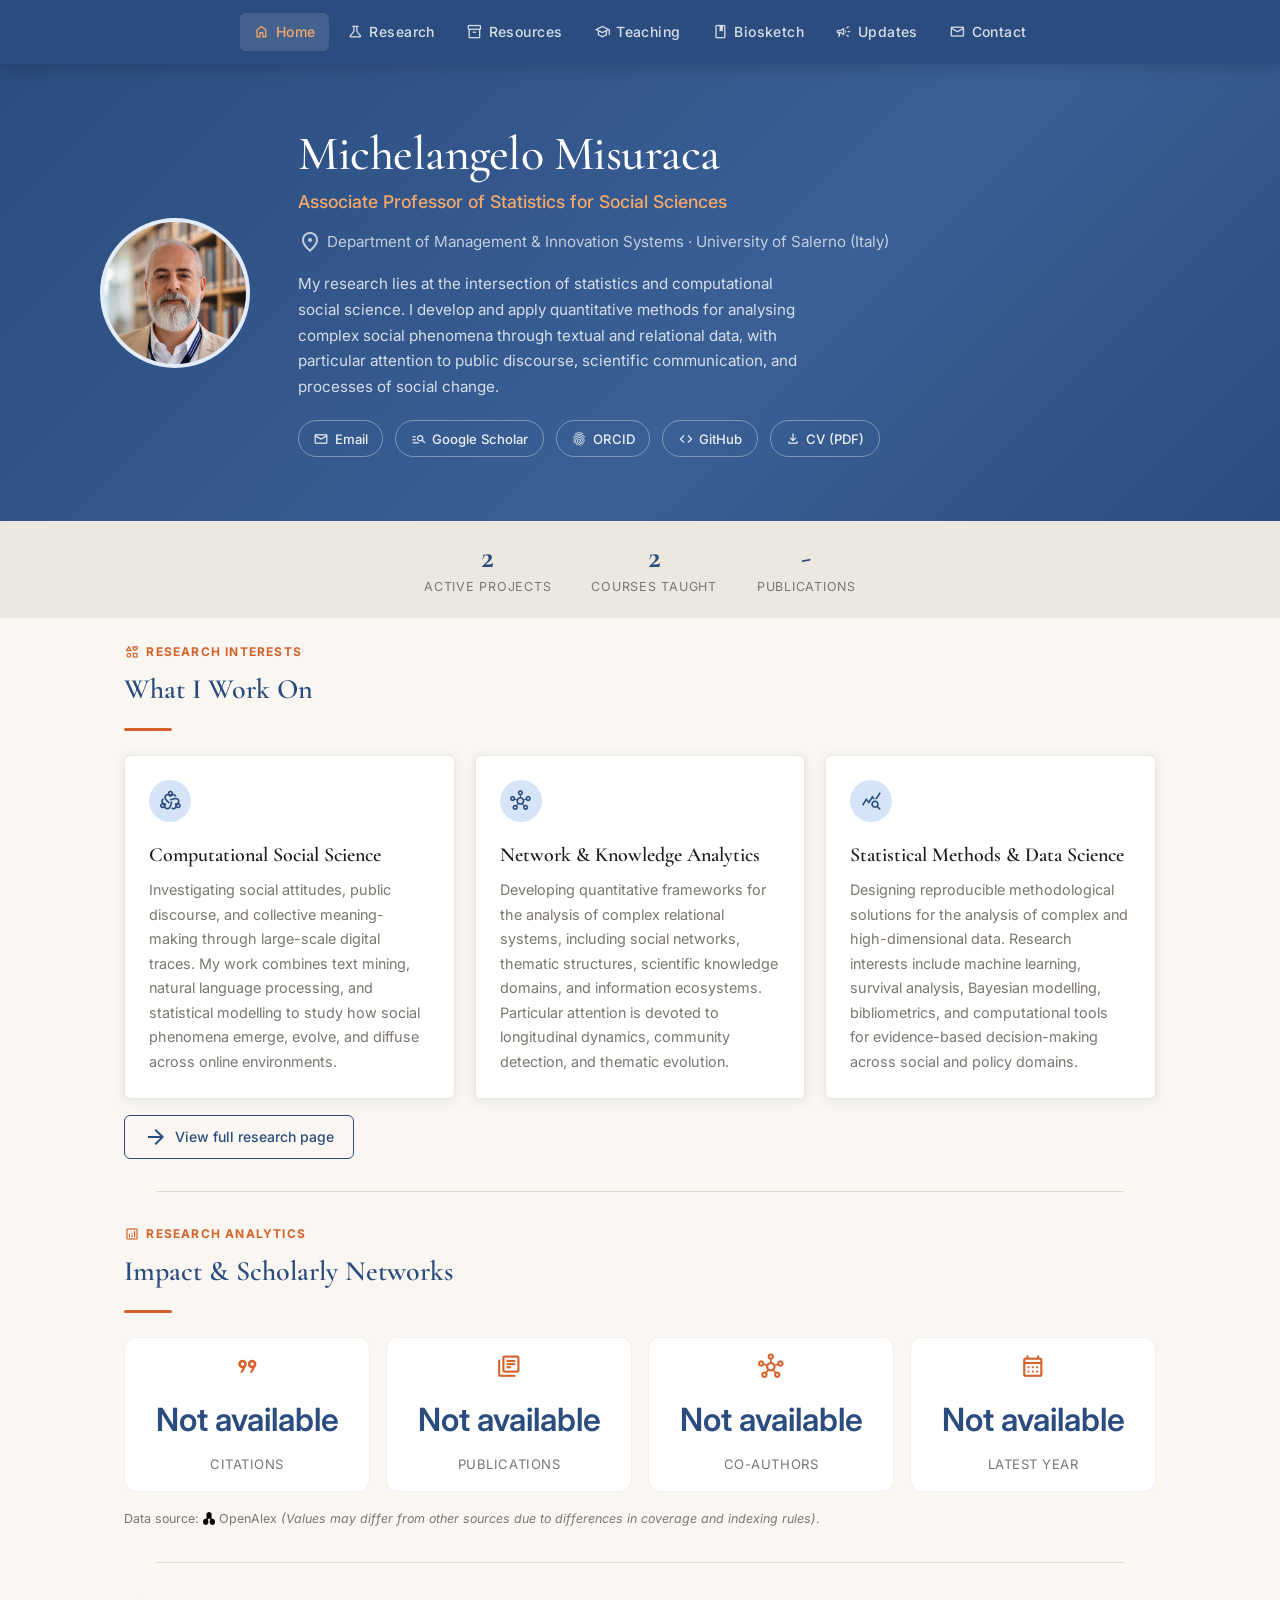
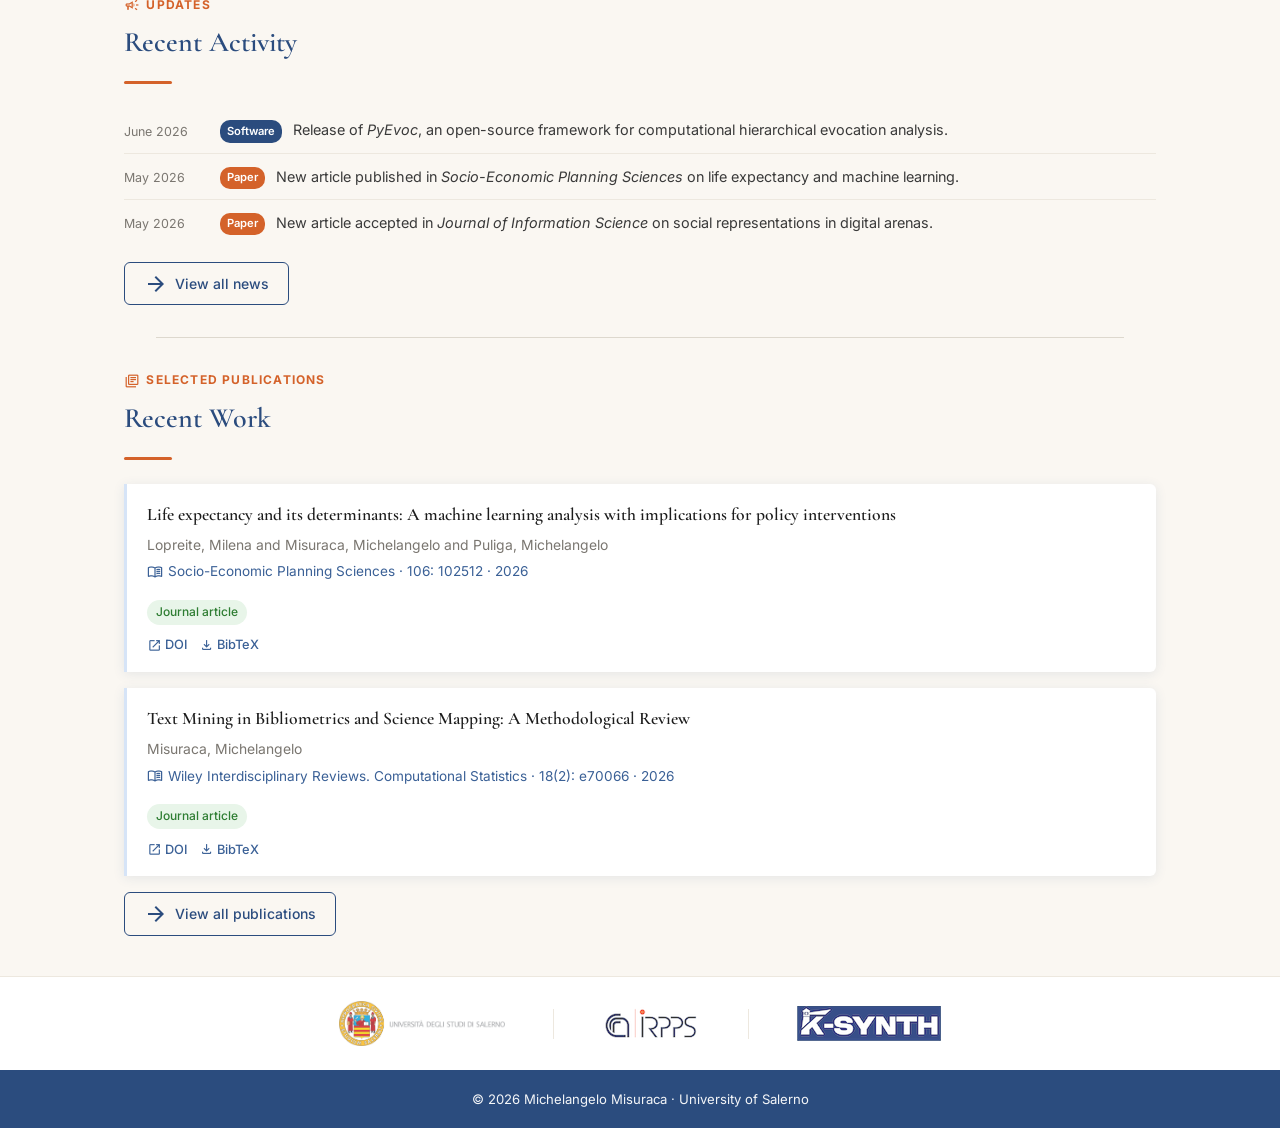
==== commit 7681a57c: "Update index.html" ====
--- a/index.html
+++ b/index.html
@@ -77,7 +77,7 @@
   <div class="stats-inner">
     <div class="stat"><div class="stat-num">2</div><div class="stat-label">Active Projects</div></div>
     <div class="stat"><div class="stat-num">2</div><div class="stat-label">Courses Taught</div></div>
-    <div class="stat"><div class="stat-num" id="stat-work">&gt;90</div><div class="stat-label">Publications</div></div>
+    <div class="stat"><div class="stat-num" id="stat-works">-</div><div class="stat-label">Publications</div></div>
 <!--    <div class="stat"><div class="stat-num">-</div><div class="stat-label">PhD / MSc Students</div></div> -->
   </div>
 </div>
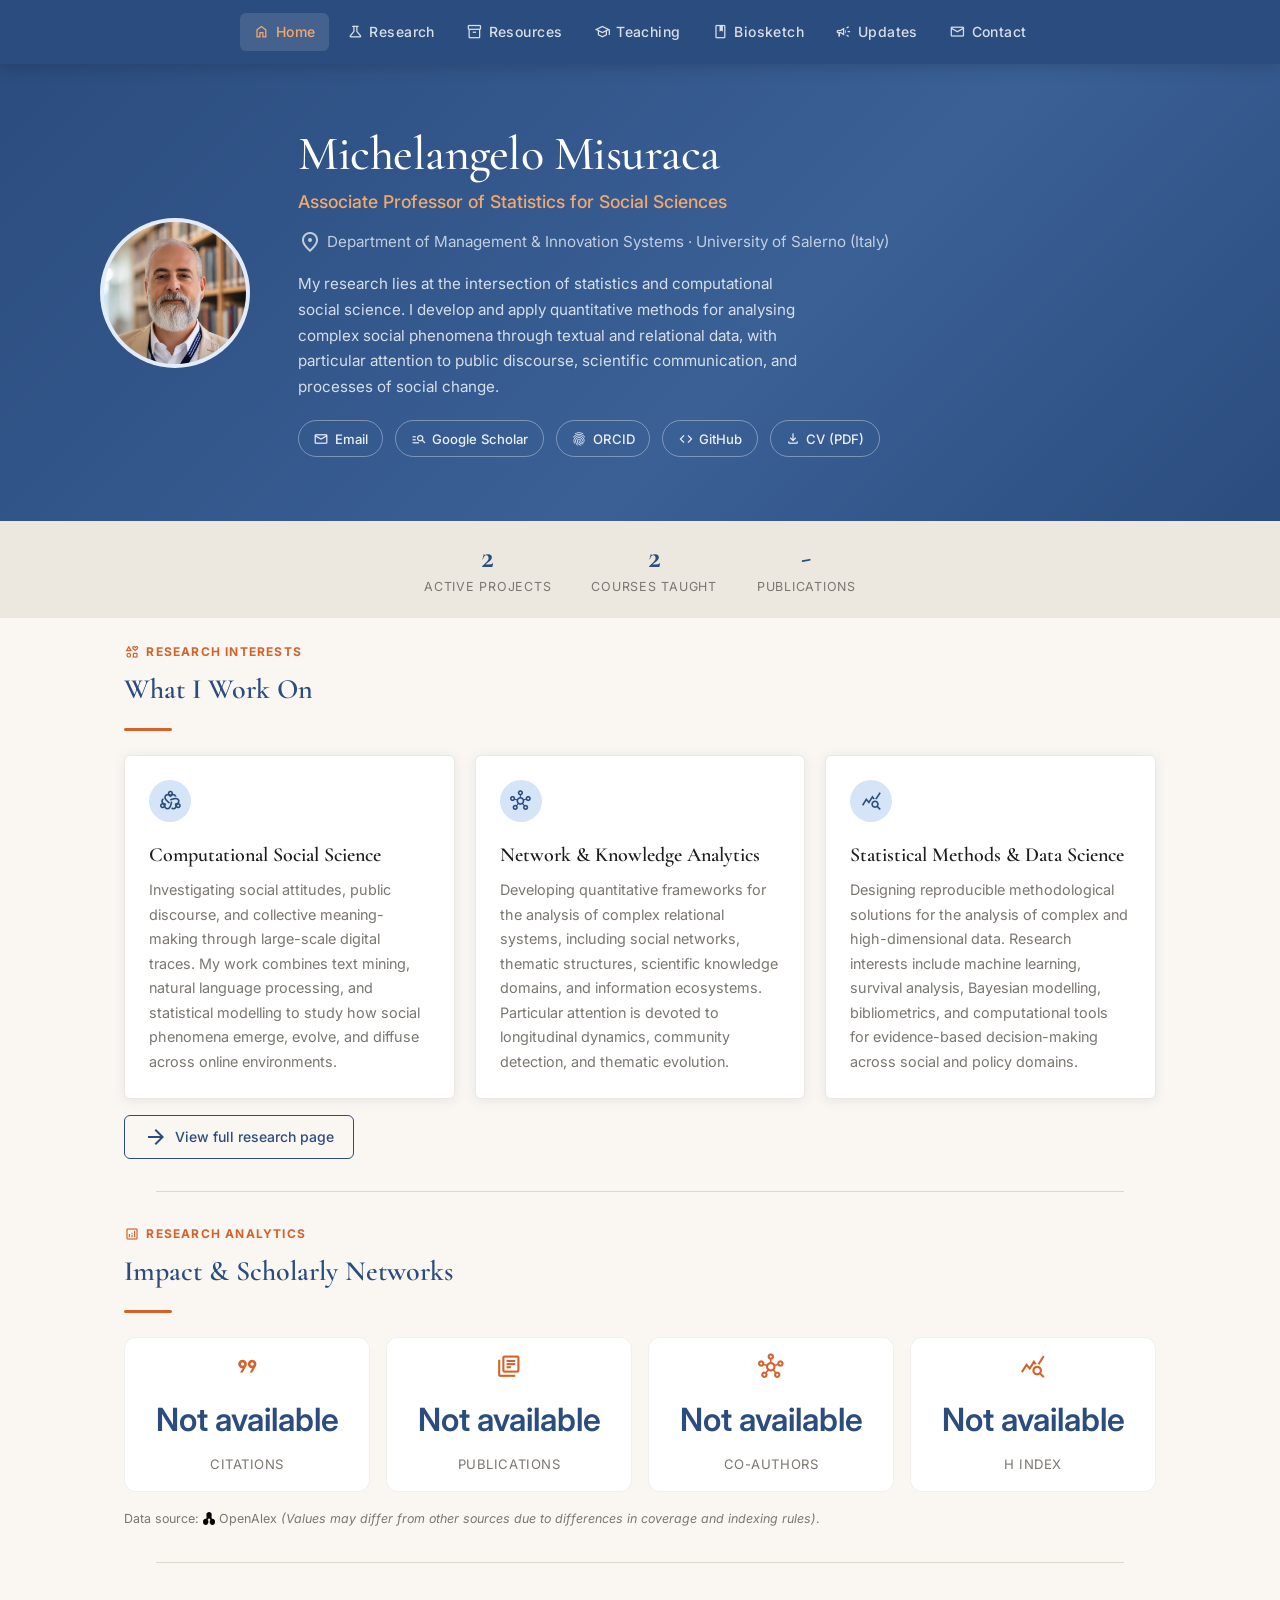
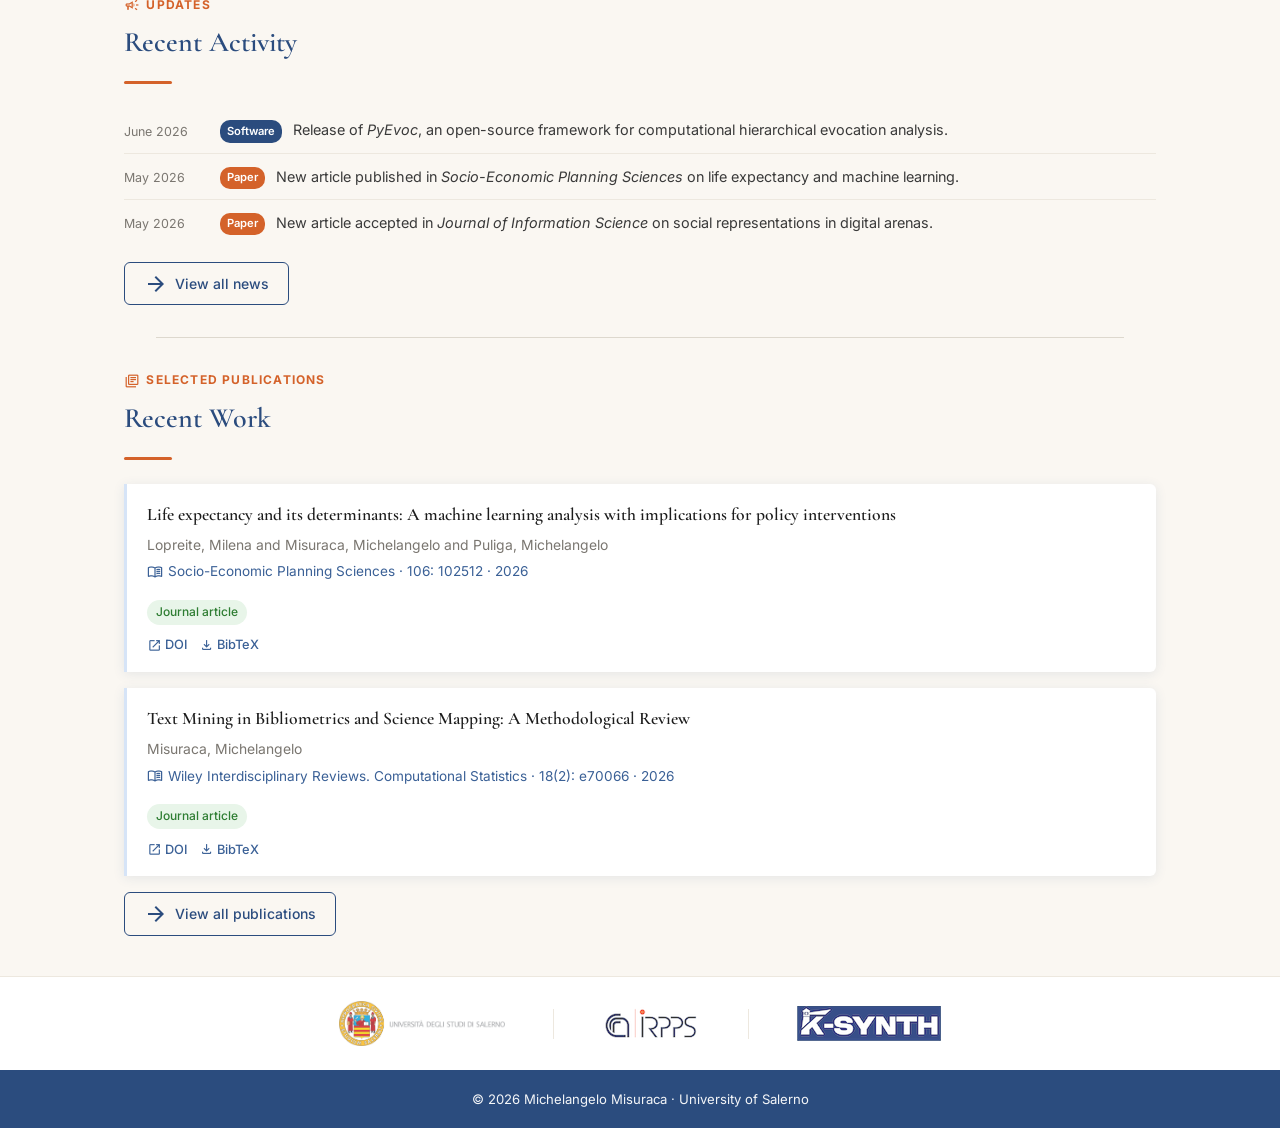
==== commit 0bc3a7b7: "Update index.html" ====
--- a/index.html
+++ b/index.html
@@ -134,9 +134,9 @@
       <div class="metric-label">Co-authors</div>
     </div>
     <div class="metric-card">
-      <span class="material-symbols-outlined">calendar_month</span>
-      <div class="metric-value" id="oa-latest-year">–</div>
-      <div class="metric-label">Latest Year</div>
+      <span class="material-symbols-outlined">query_stats</span>
+      <div class="metric-value" id="oa-hindex">–</div>
+      <div class="metric-label">H index</div>
     </div>
   </div>
   <p class="mt-2 small-note">
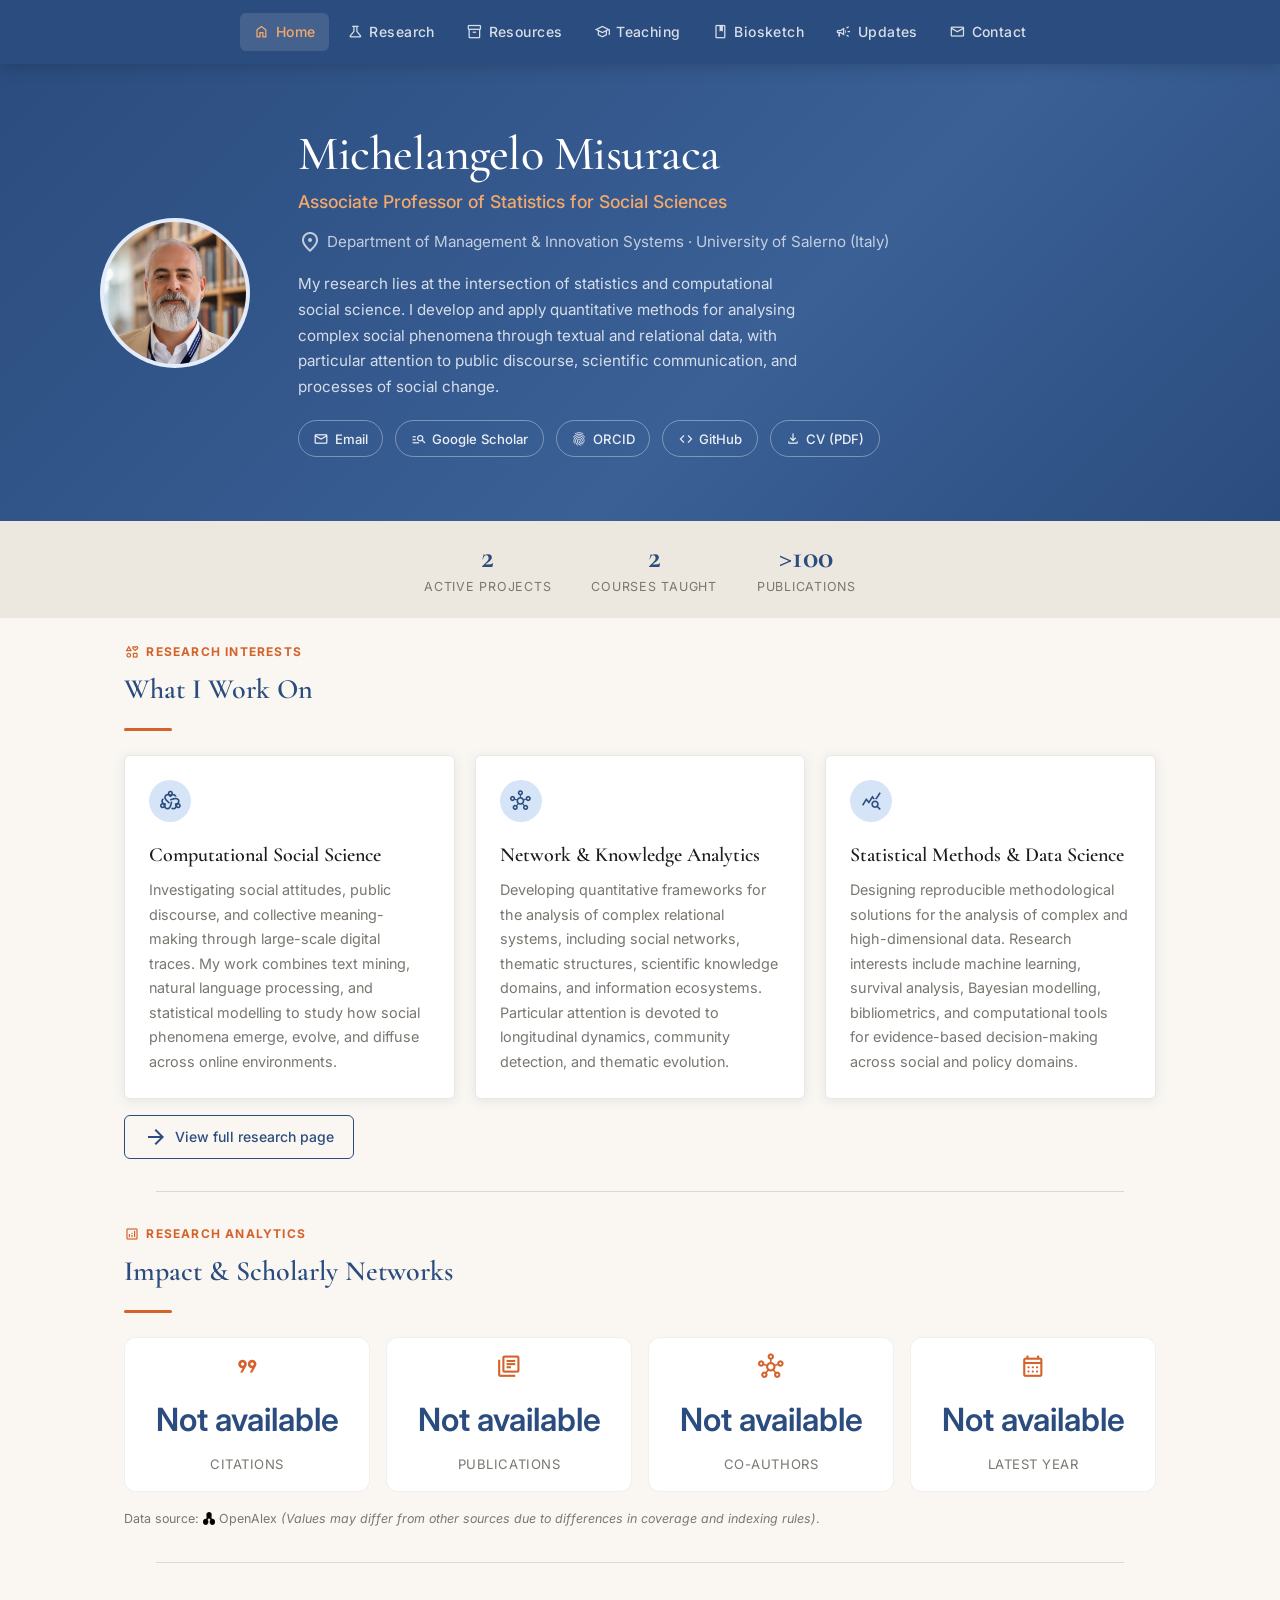
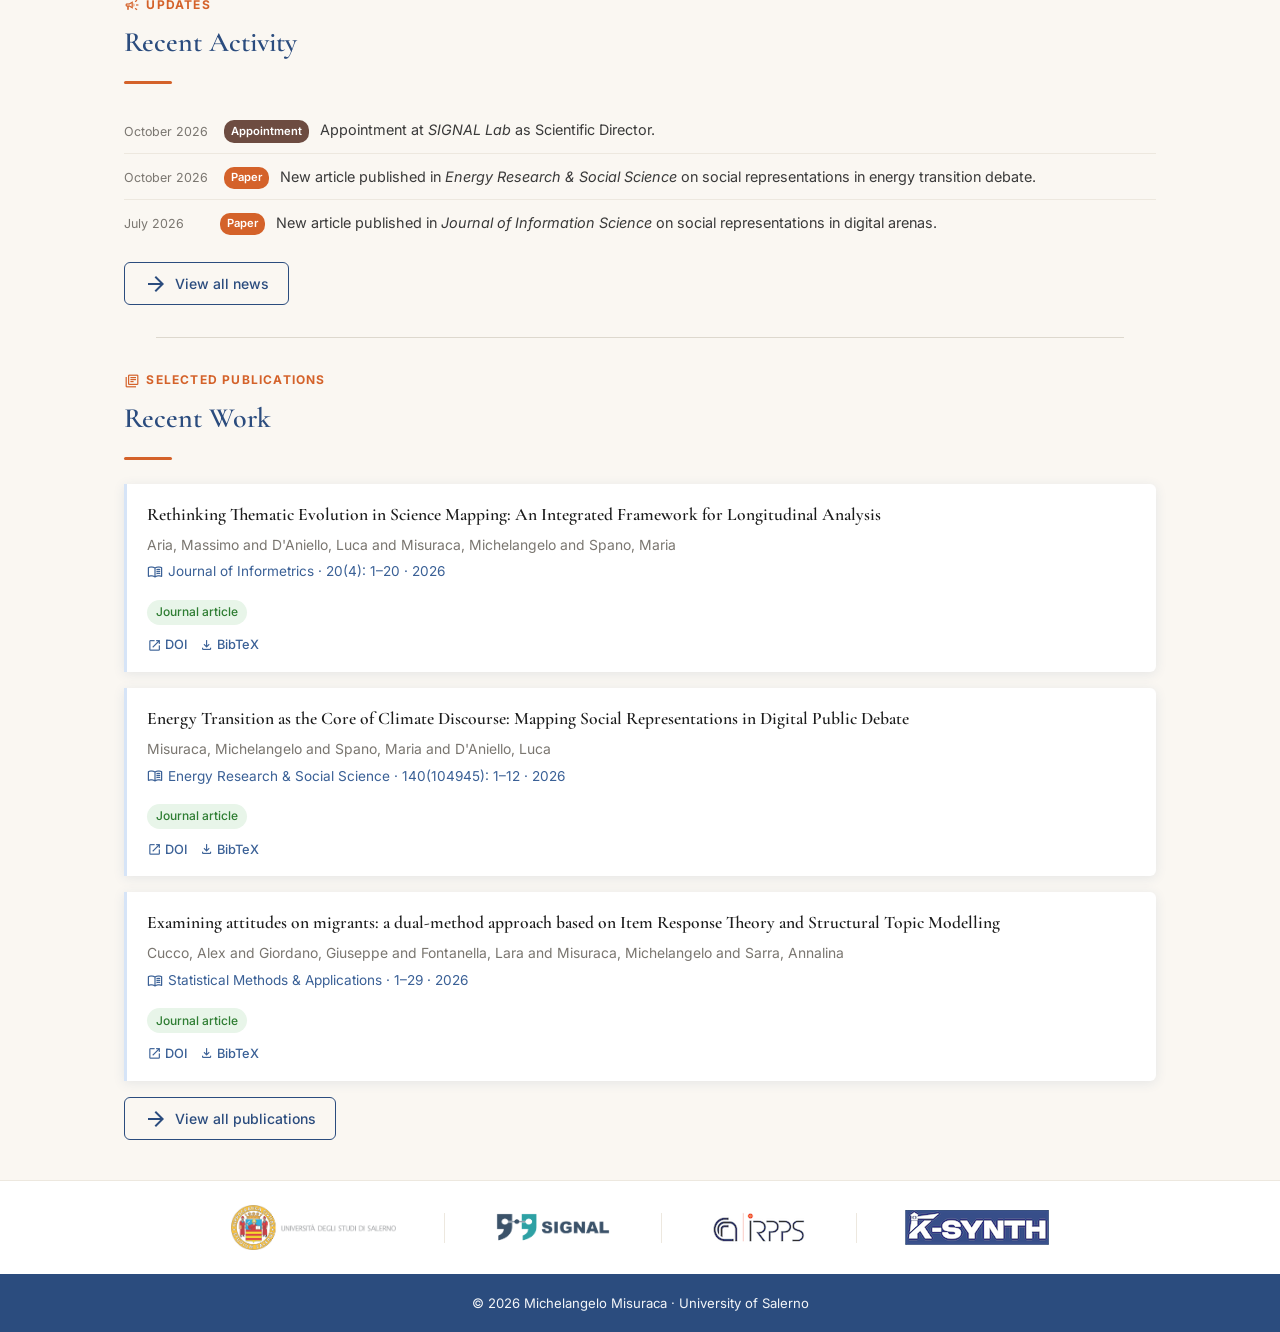
==== commit 90f817d2: "Add files via upload" ====
--- a/index.html
+++ b/index.html
@@ -77,7 +77,7 @@
   <div class="stats-inner">
     <div class="stat"><div class="stat-num">2</div><div class="stat-label">Active Projects</div></div>
     <div class="stat"><div class="stat-num">2</div><div class="stat-label">Courses Taught</div></div>
-    <div class="stat"><div class="stat-num" id="stat-works">-</div><div class="stat-label">Publications</div></div>
+    <div class="stat"><div class="stat-num" id="stat-work">&gt;100</div><div class="stat-label">Publications</div></div>
 <!--    <div class="stat"><div class="stat-num">-</div><div class="stat-label">PhD / MSc Students</div></div> -->
   </div>
 </div>
@@ -134,9 +134,9 @@
       <div class="metric-label">Co-authors</div>
     </div>
     <div class="metric-card">
-      <span class="material-symbols-outlined">query_stats</span>
-      <div class="metric-value" id="oa-hindex">–</div>
-      <div class="metric-label">H index</div>
+      <span class="material-symbols-outlined">calendar_month</span>
+      <div class="metric-value" id="oa-latest-year">–</div>
+      <div class="metric-label">Latest Year</div>
     </div>
   </div>
   <p class="mt-2 small-note">
@@ -189,15 +189,19 @@
       <!-- Replace each pill with an <img> tag once you have logo files.
            Filenames: assets/logo-university.png  assets/logo-department.png  assets/logo-lab.png -->
       <a class="footer-logo-item" href="https://www.unisa.it" target="_blank" rel="noopener">
-        <img class="footer-logo-img-u" src="assets/unisa.png" alt="University Name">
+        <img class="footer-logo-img-u" src="assets/unisa.png" alt="University of Salerno">
+      </a>
+      <span class="footer-logo-divider" aria-hidden="true"></span>
+      <a class="footer-logo-item" href="https://www.disa.unisa.it/dipartimento/strutture?id=776" target="_blank" rel="noopener">
+        <img class="footer-logo-img" src="assets/signal.png" alt="Signal Lab">
       </a>
       <span class="footer-logo-divider" aria-hidden="true"></span>
       <a class="footer-logo-item" href="https://www.irpps.cnr.it" target="_blank" rel="noopener">
-        <img class="footer-logo-img" src="assets/irpps.png" alt="Department of [Field]">
+        <img class="footer-logo-img" src="assets/irpps.png" alt="IRPPS">
       </a>
       <span class="footer-logo-divider" aria-hidden="true"></span>
       <a class="footer-logo-item" href="https://www.bibliometrix.org" target="_blank" rel="noopener">
-        <img class="footer-logo-img" src="assets/ksynth.png" alt="[Research Lab]">
+        <img class="footer-logo-img" src="assets/ksynth.png" alt="Ksynth">
       </a>
     </div>
   </div>
